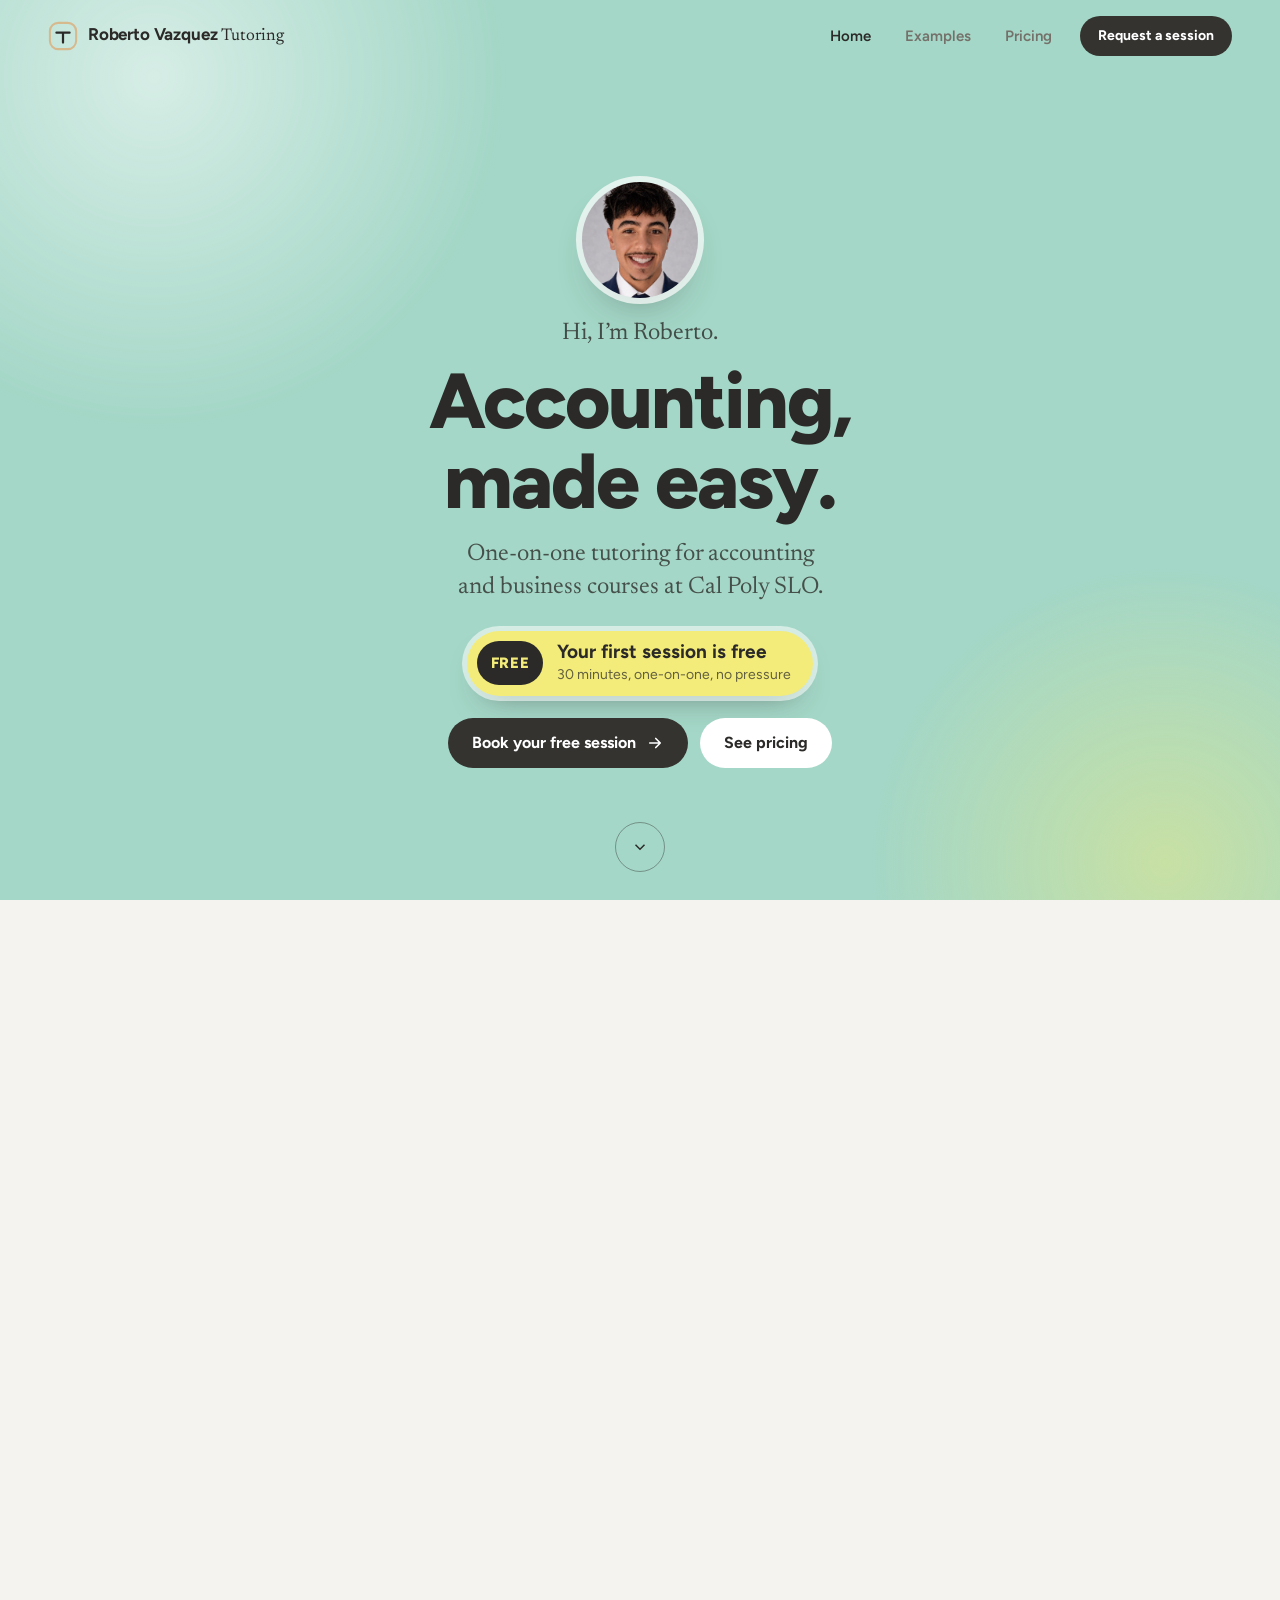
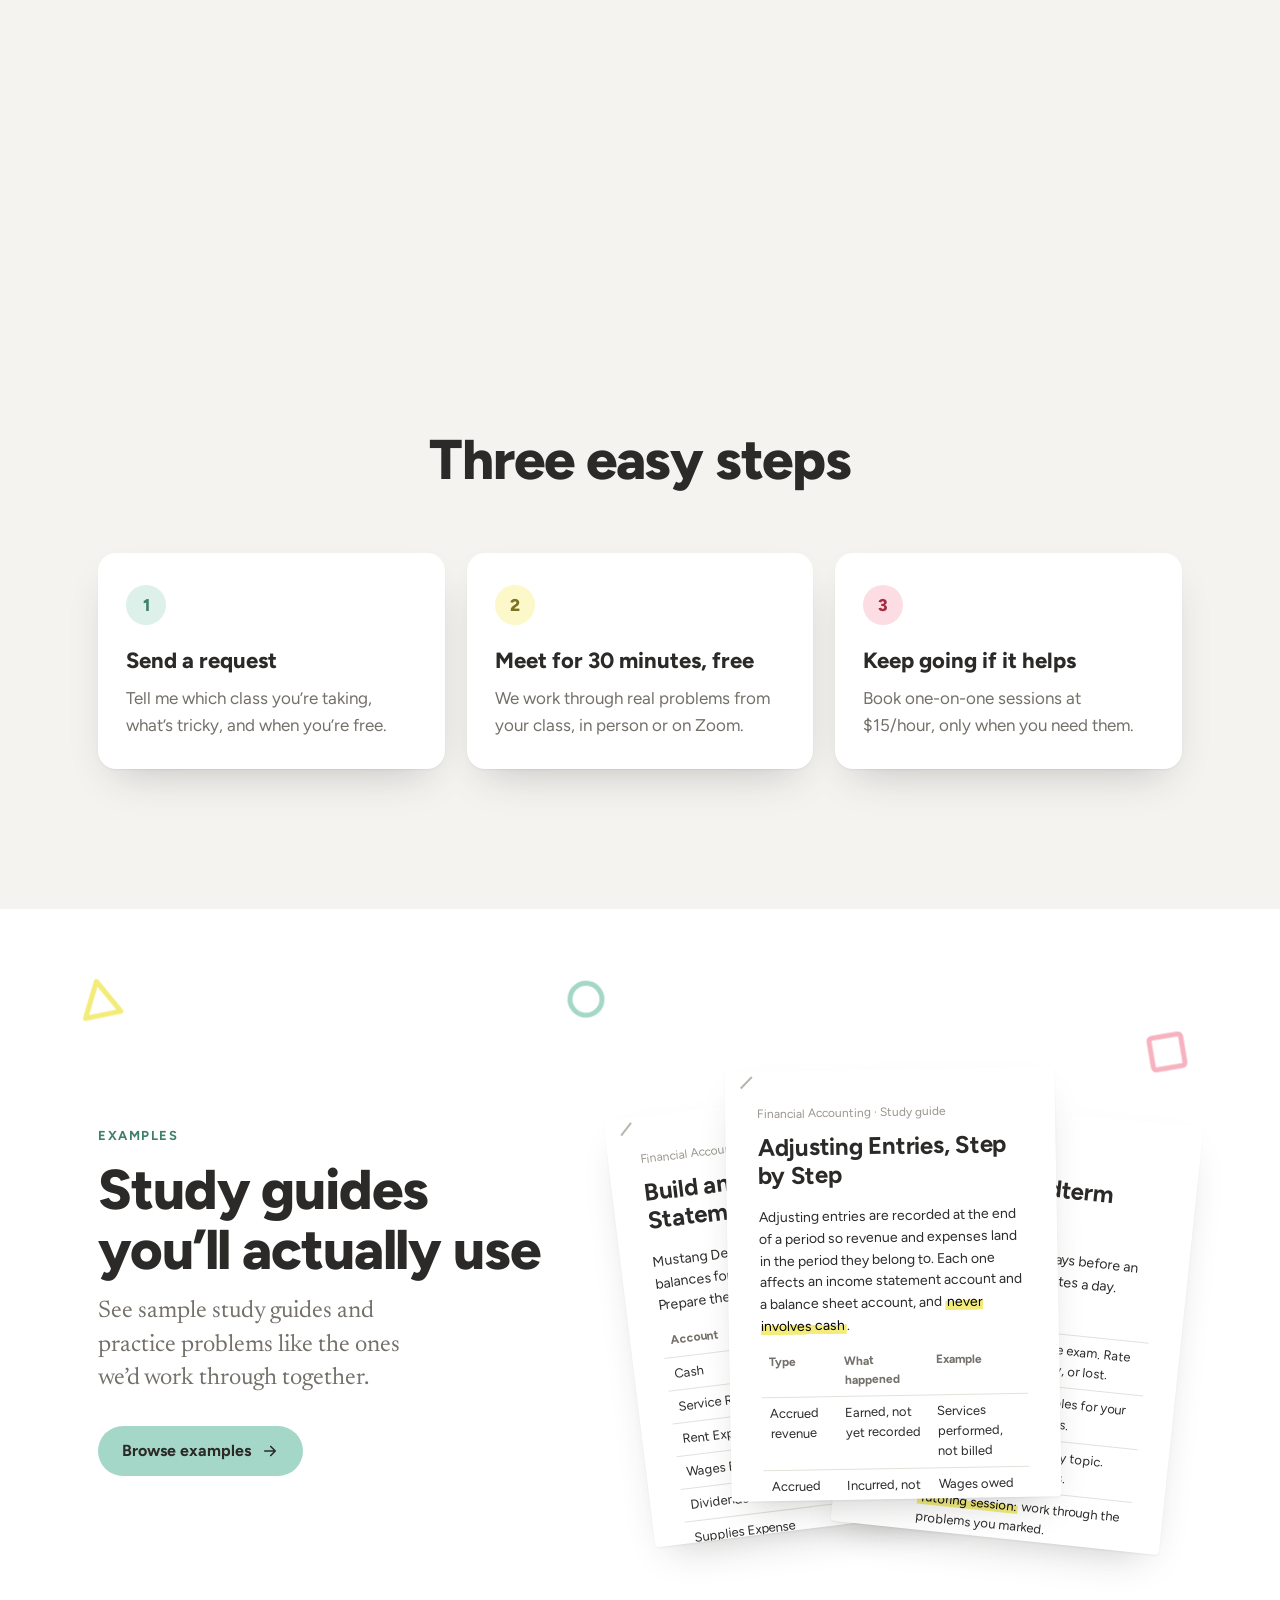
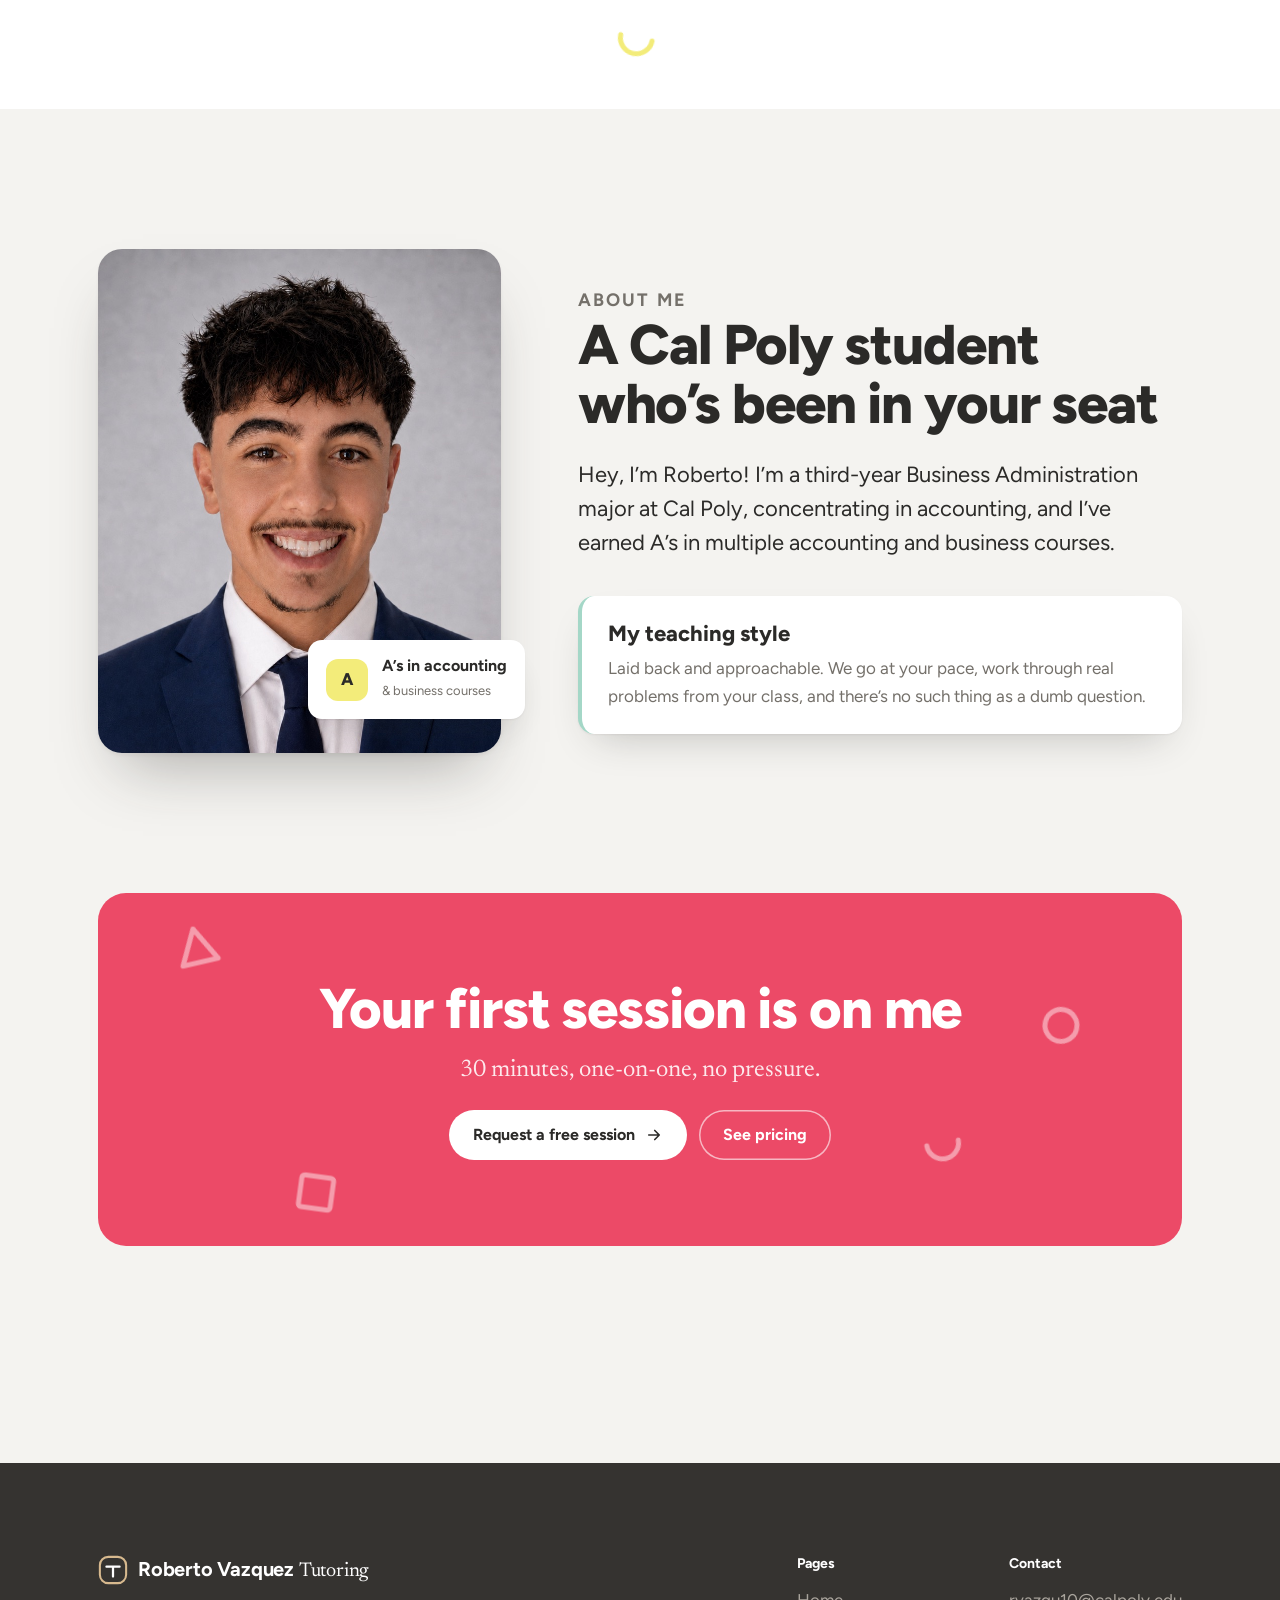
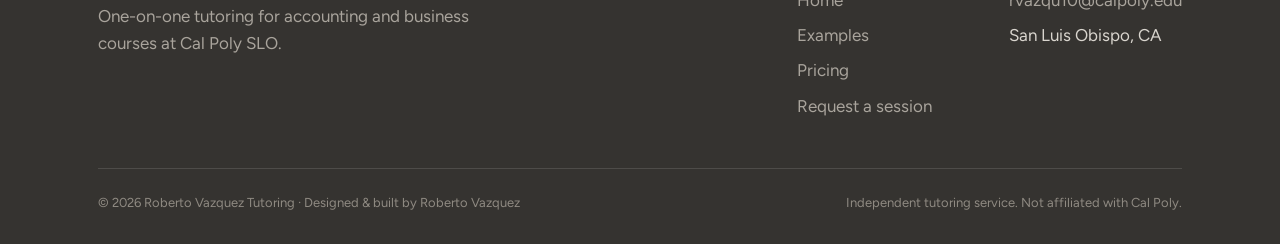
==== index.html @ 589a1c54 "Refine home page copy, free-session badge, and about section - Headline: Accounting, made easy - Pro" ====
<!doctype html>
<html lang="en">
<head>
  <meta charset="utf-8">
  <meta name="viewport" content="width=device-width, initial-scale=1, viewport-fit=cover">
  <title>Roberto Vazquez Tutoring · Accounting tutoring at Cal Poly SLO</title>
  <meta name="description" content="One-on-one tutoring for accounting and business courses at Cal Poly SLO. Your first 30-minute session is free, then $15/hour.">
  <meta name="theme-color" content="#F4F3F0">
  <link rel="icon" href="assets/favicon.svg" type="image/svg+xml">
  <link rel="apple-touch-icon" href="assets/headshot-sm.jpg">
  <meta property="og:type" content="website">
  <meta property="og:title" content="Roberto Vazquez Tutoring · Accounting tutoring at Cal Poly SLO">
  <meta property="og:description" content="One-on-one tutoring for accounting and business courses at Cal Poly SLO. Your first 30-minute session is free, then $15/hour.">
  <meta property="og:image" content="assets/headshot.jpg">
  <link rel="preconnect" href="https://fonts.googleapis.com">
  <link rel="preconnect" href="https://fonts.gstatic.com" crossorigin>
  <link href="https://fonts.googleapis.com/css2?family=Figtree:wght@400;500;600;700;800&family=IBM+Plex+Mono:wght@400;500&family=Newsreader:ital,opsz,wght@0,6..72,400;1,6..72,400&display=swap" rel="stylesheet">
  <link rel="stylesheet" href="css/styles.css?v=3">
  <script>try{if(sessionStorage.getItem("rv-seen")||matchMedia("(prefers-reduced-motion: reduce)").matches)document.documentElement.classList.add("no-loader")}catch(e){document.documentElement.classList.add("no-loader")}</script>
  <script src="js/config.js?v=3"></script>
  <link rel="preload" as="image" href="assets/headshot-sm.jpg">
</head><body>
  <a class="skip" href="#main">Skip to content</a>
  <div class="loader" aria-hidden="true">
    <svg viewBox="0 0 300 80"><path class="l1" pathLength="1" d="M8 70 H292"/><path class="l2" pathLength="1" d="M136 70 C135 52, 138 30, 134 10"/></svg>
  </div>
  <header class="nav">
    <div class="nav-inner">
      <a class="brand" href="index.html"><svg class="brand-mark" viewBox="0 0 32 32" aria-hidden="true"><rect x="2" y="2" width="28" height="28" rx="9" fill="none" stroke="#D7B98E" stroke-width="2.2"/><path d="M9 12.5h14M16 12.5v10.5" fill="none" stroke="currentColor" stroke-width="2.4" stroke-linecap="round"/></svg><span>Roberto Vazquez <span class="serif">Tutoring</span></span></a>
      <button class="menu-btn" aria-expanded="false" aria-controls="nav-links" aria-label="Open menu"><span></span><span></span><span></span></button>
      <ul class="nav-links" id="nav-links">
        <li><a href="index.html" aria-current="page">Home</a></li>
        <li><a href="examples.html">Examples</a></li>
        <li><a href="pricing.html">Pricing</a></li>
        <li><a class="btn btn-sm" href="request.html">Request a session</a></li>
      </ul>
    </div>
  </header>
  <main id="main">
    <section class="scene" aria-label="Welcome">
      <div class="stage">
        <div class="side side-l" aria-hidden="true">
<article class="doc">
  <p class="doc-meta">Financial Accounting · Study guide</p>
  <h3>Journal Entries Cheat Sheet</h3>
  <h4>Debit and credit rules</h4>
  <table><thead><tr><th>Account type</th><th>Increase</th><th>Decrease</th><th>Normal balance</th></tr></thead><tbody>
    <tr><td>Assets</td><td>Debit</td><td>Credit</td><td>Debit</td></tr>
    <tr><td>Liabilities</td><td>Credit</td><td>Debit</td><td>Credit</td></tr>
    <tr><td>Equity</td><td>Credit</td><td>Debit</td><td>Credit</td></tr>
    <tr><td>Revenue</td><td>Credit</td><td>Debit</td><td>Credit</td></tr>
    <tr><td>Expenses</td><td>Debit</td><td>Credit</td><td>Debit</td></tr>
    <tr><td>Dividends</td><td>Debit</td><td>Credit</td><td>Debit</td></tr>
  </tbody></table>
  <h4>Three questions for every transaction</h4>
  <ol>
    <li>Which accounts changed?</li>
    <li>Did each one go up or down?</li>
    <li>Using the rules above, is that a debit or a credit? <mark>Total debits must equal total credits.</mark></li>
  </ol>
  <h4>Examples</h4>
  <p>1. Bought $2,000 of supplies on account.</p>
  <table class="je"><thead><tr><th>Account</th><th class="num">Debit</th><th class="num">Credit</th></tr></thead><tbody><tr><td>Supplies</td><td class="num">2,000</td><td class="num"></td></tr><tr class="cr"><td>Accounts Payable</td><td class="num"></td><td class="num">2,000</td></tr></tbody></table>
  <p>2. Performed services for $1,500 cash.</p>
  <table class="je"><thead><tr><th>Account</th><th class="num">Debit</th><th class="num">Credit</th></tr></thead><tbody><tr><td>Cash</td><td class="num">1,500</td><td class="num"></td></tr><tr class="cr"><td>Service Revenue</td><td class="num"></td><td class="num">1,500</td></tr></tbody></table>
  <p>3. Paid $800 of the amount owed to the supplier.</p>
  <table class="je"><thead><tr><th>Account</th><th class="num">Debit</th><th class="num">Credit</th></tr></thead><tbody><tr><td>Accounts Payable</td><td class="num">800</td><td class="num"></td></tr><tr class="cr"><td>Cash</td><td class="num"></td><td class="num">800</td></tr></tbody></table>
  <p class="note">Tip: debits are listed first, and credits are indented below them. If an entry doesn’t balance, re-check question 2.</p>
</article></div>
        <div class="side side-r" aria-hidden="true">
<article class="doc">
  <p class="doc-meta">Intermediate Accounting · Practice problem</p>
  <h3>FIFO vs. LIFO Inventory</h3>
  <p>A company uses a periodic inventory system, and prices rose during the year. Find cost of goods sold (COGS) and ending inventory under FIFO and LIFO.</p>
  <table><thead><tr><th></th><th class="num">Units</th><th class="num">Cost</th><th class="num">Total</th></tr></thead><tbody>
    <tr><td>Beginning inventory</td><td class="num">100</td><td class="num">$10</td><td class="num">$1,000</td></tr>
    <tr><td>Purchase</td><td class="num">200</td><td class="num">$12</td><td class="num">2,400</td></tr>
    <tr class="total"><td>Goods available</td><td class="num">300</td><td></td><td class="num">$3,400</td></tr>
  </tbody></table>
  <p>Units sold: <strong>250</strong> · Units left: <strong>50</strong></p>
  <h4>Solution</h4>
  <table><thead><tr><th>Method</th><th class="num">COGS</th><th class="num">Ending inventory</th></tr></thead><tbody>
    <tr><td>FIFO</td><td class="num">$2,800</td><td class="num">$600</td></tr>
    <tr><td>LIFO</td><td class="num">$2,900</td><td class="num">$500</td></tr>
  </tbody></table>
  <p><strong>FIFO</strong> (first in, first out): sold 100 × $10 + 150 × $12 = $2,800. Left: 50 × $12 = $600.</p>
  <p><strong>LIFO</strong> (last in, first out): sold 200 × $12 + 50 × $10 = $2,900. Left: 50 × $10 = $500.</p>
  <p class="note">Check: COGS + ending inventory = $3,400 under both methods. With rising prices, FIFO gives lower COGS and higher net income. LIFO is allowed under U.S. GAAP but not under IFRS.</p>
</article></div>
        <div class="side side-t" aria-hidden="true"><div class="ticket ticket-big"><div class="ticket-icon">$0</div><div><strong>First session free</strong><span>30 minutes, one-on-one</span></div></div></div>
        <div class="side side-q" aria-hidden="true"><div class="ticket"><div class="ticket-icon" style="background:var(--mint)">1:1</div><div><strong>$<span data-config-rate>15</span> / hour</strong><span>after your trial</span></div></div></div>

        <div class="panel">
          <div class="panel-bg" aria-hidden="true"><span class="b1"></span><span class="b2"></span></div>
          <div class="panel-content">
            <div class="avatar"><img src="assets/headshot-sm.jpg" width="400" height="400" alt="Roberto Vazquez, smiling"></div>
            <p class="hello">Hi, I’m Roberto.</p>
            <h1 class="h1">Accounting, made easy.</h1>
            <p class="sub">One-on-one tutoring for accounting and business courses at Cal Poly SLO.</p>
            <a class="free-badge" href="request.html"><span class="free-badge-tag">Free</span><span><strong>Your first session is free</strong><small>30 minutes, one-on-one, no pressure</small></span></a>
            <div class="hero-actions">
              <a class="btn" href="request.html">Book your free session <svg viewBox="0 0 24 24" aria-hidden="true"><path d="M5 12h14M13 6l6 6-6 6"/></svg></a>
              <a class="btn btn-white" href="pricing.html">See pricing</a>
            </div>
          </div>
          <a class="scroll-down" href="#how" aria-label="Scroll to how it works"><svg viewBox="0 0 24 24" aria-hidden="true"><path d="M6 9l6 6 6-6"/></svg></a>
        </div>
      </div>
    </section>

    <section class="section" id="how">
      <div class="wrap">
        <div class="section-head center">
          <h2 class="h2 reveal">Three easy steps</h2>
        </div>
        <ol class="steps">
          <li class="step reveal"><div class="step-n">1</div><h3 class="h3">Send a request</h3><p>Tell me which class you’re taking, what’s tricky, and when you’re free.</p></li>
          <li class="step reveal" style="--d:100ms"><div class="step-n">2</div><h3 class="h3">Meet for 30 minutes, free</h3><p>We work through real problems from your class, in person or on Zoom.</p></li>
          <li class="step reveal" style="--d:200ms"><div class="step-n">3</div><h3 class="h3">Keep going if it helps</h3><p>Book one-on-one sessions at $<span data-config-rate>15</span>/hour, only when you need them.</p></li>
        </ol>
      </div>
    </section>

    <section class="section teaser">
      <div class="shapes">
        <span class="shape " style="left:6%;top:12%" data-float="0.12" aria-hidden="true"><svg viewBox="0 0 46 46"><path d="M23 5 L41 39 H5 Z"/></svg></span>
        <span class="shape mint" style="left:44%;top:6%" data-float="-0.08" aria-hidden="true"><svg viewBox="0 0 46 46"><circle cx="23" cy="23" r="16"/></svg></span>
        <span class="shape coral" style="right:7%;top:18%" data-float="0.1" aria-hidden="true"><svg viewBox="0 0 46 46"><rect x="7" y="7" width="32" height="32" rx="3"/></svg></span>
        <span class="shape " style="left:48%;bottom:10%" data-float="-0.12" aria-hidden="true"><svg viewBox="0 0 46 46"><path d="M7 26 A16 16 0 0 0 39 26"/></svg></span>
      </div>
      <div class="wrap teaser-grid">
        <div>
          <p class="eyebrow reveal">Examples</p>
          <h2 class="h2 reveal" style="--d:80ms">Study guides you’ll actually use</h2>
          <p class="sub reveal" style="--d:160ms">See sample study guides and practice problems like the ones we’d work through together.</p>
          <p class="reveal" style="--d:240ms;margin-top:30px"><a class="btn btn-mint" href="examples.html">Browse examples <svg viewBox="0 0 24 24" aria-hidden="true"><path d="M5 12h14M13 6l6 6-6 6"/></svg></a></p>
        </div>
        <a class="fan reveal" href="examples.html" aria-label="Browse example study guides" style="--d:120ms">
          
<article class="doc">
  <p class="doc-meta">Financial Accounting · Practice problem</p>
  <h3>Build an Income Statement</h3>
  <p>Mustang Design Co. has these adjusted balances for the year ended December 31. Prepare the income statement.</p>
  <table><thead><tr><th>Account</th><th class="num">Balance</th></tr></thead><tbody>
    <tr><td>Cash</td><td class="num">8,200</td></tr>
    <tr><td>Service Revenue</td><td class="num">12,000</td></tr>
    <tr><td>Rent Expense</td><td class="num">2,400</td></tr>
    <tr><td>Wages Expense</td><td class="num">3,600</td></tr>
    <tr><td>Dividends</td><td class="num">1,000</td></tr>
    <tr><td>Supplies Expense</td><td class="num">600</td></tr>
    <tr><td>Accounts Payable</td><td class="num">1,300</td></tr>
    <tr><td>Depreciation Expense</td><td class="num">900</td></tr>
  </tbody></table>
  <h4>Solution</h4>
  <p><strong>Mustang Design Co.</strong><br>Income Statement · For the Year Ended December 31</p>
  <table><tbody>
    <tr><td>Service revenue</td><td class="num"></td><td class="num">$12,000</td></tr>
    <tr><td><em>Expenses</em></td><td></td><td></td></tr>
    <tr><td>&nbsp;&nbsp;Wages expense</td><td class="num">$3,600</td><td></td></tr>
    <tr><td>&nbsp;&nbsp;Rent expense</td><td class="num">2,400</td><td></td></tr>
    <tr><td>&nbsp;&nbsp;Depreciation expense</td><td class="num">900</td><td></td></tr>
    <tr><td>&nbsp;&nbsp;Supplies expense</td><td class="num">600</td><td></td></tr>
    <tr><td>Total expenses</td><td></td><td class="num">7,500</td></tr>
    <tr class="total"><td>Net income</td><td></td><td class="num">$4,500</td></tr>
  </tbody></table>
  <p class="note">Watch out: Cash and Accounts Payable belong on the balance sheet, and Dividends go on the statement of retained earnings. None of them affect net income.</p>
</article>
          
<article class="doc">
  <p class="doc-meta">Financial Accounting · Study guide</p>
  <h3>Adjusting Entries, Step by Step</h3>
  <p>Adjusting entries are recorded at the end of a period so revenue and expenses land in the period they belong to. Each one affects an income statement account and a balance sheet account, and <mark>never involves cash</mark>.</p>
  <table><thead><tr><th>Type</th><th>What happened</th><th>Example</th></tr></thead><tbody>
    <tr><td>Accrued revenue</td><td>Earned, not yet recorded</td><td>Services performed, not billed</td></tr>
    <tr><td>Accrued expense</td><td>Incurred, not yet paid</td><td>Wages owed to employees</td></tr>
    <tr><td>Deferred revenue</td><td>Cash received before it’s earned</td><td>Customer prepays a contract</td></tr>
    <tr><td>Prepaid expense</td><td>Cash paid before it’s used</td><td>Insurance paid in advance</td></tr>
  </tbody></table>
  <h4>Worked examples · December 31</h4>
  <p>1. Employees earned $800 of wages that will be paid in January.</p>
  <table class="je"><thead><tr><th>Account</th><th class="num">Debit</th><th class="num">Credit</th></tr></thead><tbody><tr><td>Wages Expense</td><td class="num">800</td><td class="num"></td></tr><tr class="cr"><td>Wages Payable</td><td class="num"></td><td class="num">800</td></tr></tbody></table>
  <p>2. On October 1, a customer paid $1,200 for 12 months of service. <br>$1,200 ÷ 12 × 3 months = $300 earned.</p>
  <table class="je"><thead><tr><th>Account</th><th class="num">Debit</th><th class="num">Credit</th></tr></thead><tbody><tr><td>Unearned Revenue</td><td class="num">300</td><td class="num"></td></tr><tr class="cr"><td>Service Revenue</td><td class="num"></td><td class="num">300</td></tr></tbody></table>
  <p>3. On December 1, the company paid $2,400 for a 12-month insurance policy. <br>$2,400 ÷ 12 × 1 month = $200 used.</p>
  <table class="je"><thead><tr><th>Account</th><th class="num">Debit</th><th class="num">Credit</th></tr></thead><tbody><tr><td>Insurance Expense</td><td class="num">200</td><td class="num"></td></tr><tr class="cr"><td>Prepaid Insurance</td><td class="num"></td><td class="num">200</td></tr></tbody></table>
  <p>4. Equipment cost $10,000, has a $1,000 salvage value and a 5-year life (straight-line). <br>($10,000 − $1,000) ÷ 5 = $1,800 per year.</p>
  <table class="je"><thead><tr><th>Account</th><th class="num">Debit</th><th class="num">Credit</th></tr></thead><tbody><tr><td>Depreciation Expense</td><td class="num">1,800</td><td class="num"></td></tr><tr class="cr"><td>Accumulated Depreciation</td><td class="num"></td><td class="num">1,800</td></tr></tbody></table>
  <p class="note">Check: accumulated depreciation is a contra-asset. It has a credit balance and reduces equipment on the balance sheet.</p>
</article>
          
<article class="doc">
  <p class="doc-meta">Any course · Study plan</p>
  <h3>Two-Week Midterm Study Plan</h3>
  <p>A realistic plan for the 14 days before an exam, at about 60–90 minutes a day.</p>
  <table><thead><tr><th>Days</th><th>Focus</th></tr></thead><tbody>
    <tr><td>1–2</td><td>List every topic on the exam. Rate each one: got it, shaky, or lost.</td></tr>
    <tr><td>3–5</td><td>Re-work lecture examples for your “shaky” and “lost” topics.</td></tr>
    <tr><td>6–8</td><td>Do practice problems by topic. Mark every one you miss.</td></tr>
    <tr><td>9</td><td><mark>Tutoring session:</mark> work through the problems you marked.</td></tr>
    <tr><td>10–11</td><td>Mixed practice without notes, so you learn to recognize each topic.</td></tr>
    <tr><td>12</td><td>Take a full practice exam under a timer.</td></tr>
    <tr><td>13</td><td>Review every mistake and make a one-page summary sheet.</td></tr>
    <tr><td>14</td><td>Light review of your summary sheet. Get a full night’s sleep.</td></tr>
  </tbody></table>
  <h4>What to bring to a session</h4>
  <ul>
    <li>The syllabus or exam topic list</li>
    <li>Homework or practice problems you got wrong</li>
    <li>Any practice exams your professor has shared</li>
  </ul>
  <p class="note">Tip: studying accounting is mostly doing problems, not re-reading. If you can’t solve it without notes, you’re not done with that topic.</p>
</article>
        </a>
      </div>
    </section>

    <section class="section">
      <div class="wrap about-grid">
        <div class="about-photo reveal">
          <div class="frame"><img src="assets/headshot.jpg" width="1000" height="1000" alt="Roberto Vazquez in a navy suit" loading="lazy"></div>
          <div class="ticket"><div class="ticket-icon">A</div><div><strong>A’s in accounting</strong><span>&amp; business courses</span></div></div>
        </div>
        <div class="about-body">
          <p class="eyebrow reveal">About me</p>
          <h2 class="h2 reveal" style="--d:80ms">A Cal Poly student who’s been in your seat</h2>
          <p class="pitch reveal" style="--d:140ms">Hey, I’m Roberto! I’m a third-year Business Administration major at Cal Poly, concentrating in accounting, and I’ve earned A’s in multiple accounting and business courses.</p>
          <div class="style-note reveal" style="--d:220ms">
            <h3 class="h3">My teaching style</h3>
            <p>Laid back and approachable. We go at your pace, work through real problems from your class, and there’s no such thing as a dumb question.</p>
          </div>
        </div>
      </div>
    </section>

    <section class="section" style="padding-top:0">
      <div class="wrap">
        <div class="band reveal">
          <div class="shapes">
            <span class="shape " style="left:7%;top:18%" data-float="0.1" aria-hidden="true"><svg viewBox="0 0 46 46"><path d="M23 5 L41 39 H5 Z"/></svg></span>
            <span class="shape " style="right:9%;top:22%" data-float="-0.1" aria-hidden="true"><svg viewBox="0 0 46 46"><circle cx="23" cy="23" r="16"/></svg></span>
            <span class="shape " style="left:18%;bottom:14%" data-float="-0.06" aria-hidden="true"><svg viewBox="0 0 46 46"><rect x="7" y="7" width="32" height="32" rx="3"/></svg></span>
            <span class="shape " style="right:20%;bottom:16%" data-float="0.08" aria-hidden="true"><svg viewBox="0 0 46 46"><path d="M7 26 A16 16 0 0 0 39 26"/></svg></span>
          </div>
          <h2 class="h2">Your first session is on me</h2>
          <p class="sub">30 minutes, one-on-one, no pressure.</p>
          <div class="hero-actions">
            <a class="btn btn-white" href="request.html">Request a free session <svg viewBox="0 0 24 24" aria-hidden="true"><path d="M5 12h14M13 6l6 6-6 6"/></svg></a>
            <a class="btn btn-ghost" href="pricing.html">See pricing</a>
          </div>
        </div>
      </div>
    </section>
  </main>

  <footer class="footer">
    <div class="wrap">
      <div class="footer-top">
        <div>
          <a class="brand" href="index.html"><svg class="brand-mark" viewBox="0 0 32 32" aria-hidden="true"><rect x="2" y="2" width="28" height="28" rx="9" fill="none" stroke="#D7B98E" stroke-width="2.2"/><path d="M9 12.5h14M16 12.5v10.5" fill="none" stroke="currentColor" stroke-width="2.4" stroke-linecap="round"/></svg><span>Roberto Vazquez <span class="serif">Tutoring</span></span></a>
          <p>One-on-one tutoring for accounting and business courses at Cal Poly SLO.</p>
        </div>
        <div class="footer-links">
          <div>
            <h4>Pages</h4>
            <ul>
              <li><a href="index.html">Home</a></li>
              <li><a href="examples.html">Examples</a></li>
              <li><a href="pricing.html">Pricing</a></li>
              <li><a href="request.html">Request a session</a></li>
            </ul>
          </div>
          <div>
            <h4>Contact</h4>
            <ul>
              <li><a data-config-email href="mailto:rvazqu10@calpoly.edu">rvazqu10@calpoly.edu</a></li>
              <li>San Luis Obispo, CA</li>
              <li class="gh-link" hidden><a data-config-github href="#">Site code on GitHub</a></li>
            </ul>
          </div>
        </div>
      </div>
      <div class="footer-legal">
        <span>© <span data-year>2026</span> Roberto Vazquez Tutoring · Designed &amp; built by Roberto Vazquez</span>
        <span>Independent tutoring service. Not affiliated with Cal Poly.</span>
      </div>
    </div>
  </footer>
  <script src="js/main.js?v=3"></script>
</body>
</html>
---- css/styles.css ----
/* ==========================================================================
   Roberto Vazquez Tutoring — warm, calm, paper-first
   ========================================================================== */
:root {
  --charcoal: #353330;
  --ink: #2B2A28;
  --muted: #74706A;
  --line: #E4E1DB;
  --paper: #F4F3F0;
  --white: #FFFFFF;
  --mint: #A4D7C7;
  --mint-soft: #DDF0E9;
  --mint-deep: #3F7F6C;
  --coral: #EC4A67;
  --sun: #F3EC7A;
  --tan: #D7B98E;
  --danger: #C0392B;

  --f-sans: "Figtree", "Avenir Next", "Avenir", system-ui, sans-serif;
  --f-serif: "Newsreader", "Iowan Old Style", Georgia, serif;
  --f-mono: "IBM Plex Mono", ui-monospace, Menlo, monospace;

  --wrap: 1180px;
  --gutter: clamp(20px, 4vw, 48px);
  --radius: 18px;
  --shadow-paper: 0 1px 2px rgba(43,42,40,.06), 0 18px 40px -18px rgba(43,42,40,.28);
  --shadow-lift: 0 2px 4px rgba(43,42,40,.06), 0 34px 60px -24px rgba(43,42,40,.36);
  --ease: cubic-bezier(.22, .8, .2, 1);
}

@view-transition { navigation: auto; }
::view-transition-old(root), ::view-transition-new(root) { animation-duration: .35s; }

*, *::before, *::after { box-sizing: border-box; }
html { -webkit-text-size-adjust: 100%; overflow-x: clip; }
body {
  margin: 0; background: var(--paper); color: var(--ink);
  font-family: var(--f-sans); font-size: 17px; line-height: 1.6;
  -webkit-font-smoothing: antialiased; overflow-x: clip;
}
img { max-width: 100%; display: block; }
a { color: inherit; }
button { font: inherit; color: inherit; }
[hidden] { display: none !important; }
::selection { background: var(--sun); color: var(--ink); }
:focus-visible { outline: 2.5px solid var(--mint-deep); outline-offset: 3px; border-radius: 6px; }

.skip { position: fixed; left: 12px; top: -60px; z-index: 300; background: var(--charcoal); color: #fff; padding: 10px 14px; border-radius: 8px; }
.skip:focus { top: 12px; }
.wrap { max-width: var(--wrap); margin: 0 auto; padding: 0 var(--gutter); }
.serif { font-family: var(--f-serif); font-weight: 400; }
.eyebrow { font-size: 13px; font-weight: 700; letter-spacing: .12em; text-transform: uppercase; color: var(--mint-deep); margin: 0 0 14px; }
.h1 { text-wrap: balance; font-size: clamp(42px, 6.4vw, 78px); line-height: 1.02; font-weight: 800; letter-spacing: -.025em; margin: 0; }
.h2 { text-wrap: balance; font-size: clamp(34px, 4.6vw, 56px); line-height: 1.06; font-weight: 800; letter-spacing: -.02em; margin: 0; }
.h3 { font-size: 22px; line-height: 1.25; font-weight: 750; margin: 0; }
.sub { text-wrap: balance; font-family: var(--f-serif); font-size: clamp(19px, 2vw, 24px); line-height: 1.4; color: var(--muted); margin: 16px 0 0; }
.center { text-align: center; }
.center .sub { margin-left: auto; margin-right: auto; max-width: 34ch; }

/* ---------- Buttons ---------- */
.btn {
  display: inline-flex; align-items: center; justify-content: center; gap: 10px;
  min-height: 50px; padding: 0 24px; border-radius: 999px; border: 0;
  font-weight: 700; font-size: 16px; text-decoration: none; cursor: pointer;
  background: var(--charcoal); color: #fff;
  transition: transform .35s var(--ease), box-shadow .35s var(--ease), background-color .25s;
}
.btn:hover { transform: translateY(-2px); box-shadow: 0 14px 26px -14px rgba(43,42,40,.55); }
.btn:active { transform: translateY(0); }
.btn svg { width: 18px; height: 18px; fill: none; stroke: currentColor; stroke-width: 2.2; stroke-linecap: round; stroke-linejoin: round; transition: transform .35s var(--ease); }
.btn:hover svg { transform: translateX(3px); }
.btn-mint { background: var(--mint); color: var(--ink); }
.btn-mint:hover { background: #95CFBD; }
.btn-white { background: #fff; color: var(--ink); }
.btn-ghost { background: transparent; color: var(--ink); box-shadow: inset 0 0 0 1.5px rgba(43,42,40,.25); }
.btn-ghost:hover { box-shadow: inset 0 0 0 1.5px var(--ink); }
.btn-sm { min-height: 40px; padding: 0 18px; font-size: 14px; }
.btn[disabled] { opacity: .6; cursor: progress; transform: none; }
.link { font-weight: 700; color: var(--mint-deep); text-decoration: underline; text-decoration-thickness: 1.5px; text-underline-offset: 4px; }
.link:hover { color: var(--ink); }

/* ---------- Loader (first visit only) ---------- */
.loader { position: fixed; inset: 0; z-index: 250; background: var(--charcoal); display: grid; place-items: center; transition: opacity .6s var(--ease), visibility .6s; }
.loader svg { width: 300px; max-width: 70vw; overflow: visible; }
.loader path { fill: none; stroke: var(--tan); stroke-width: 3; stroke-linecap: round; stroke-dasharray: 1; stroke-dashoffset: 1; }
.loader .l1 { animation: draw .7s .1s var(--ease) forwards; }
.loader .l2 { animation: draw .45s .65s var(--ease) forwards; }
.loader.is-done { opacity: 0; visibility: hidden; }
@keyframes draw { to { stroke-dashoffset: 0; } }
html.no-loader .loader { display: none; }

/* ---------- Nav ---------- */
.nav { position: fixed; inset: 0 0 auto; z-index: 100; transition: background-color .35s, box-shadow .35s; }
.nav.is-scrolled { background: rgba(244,243,240,.86); -webkit-backdrop-filter: blur(14px); backdrop-filter: blur(14px); box-shadow: 0 1px 0 var(--line); }
.nav-inner { display: flex; align-items: center; justify-content: space-between; height: 72px; max-width: 1320px; margin: 0 auto; padding: 0 var(--gutter); }
.brand { display: inline-flex; align-items: center; gap: 10px; text-decoration: none; font-weight: 700; font-size: 17px; letter-spacing: -.01em; }
.brand-mark { width: 30px; height: 30px; }
.nav-links { display: flex; align-items: center; gap: 6px; list-style: none; margin: 0; padding: 0; }
.nav-links a:not(.btn) { display: block; padding: 8px 14px; border-radius: 999px; text-decoration: none; font-size: 15px; font-weight: 600; color: var(--muted); transition: color .2s, background-color .2s; }
.nav-links a:not(.btn):hover { color: var(--ink); background: rgba(43,42,40,.05); }
.nav-links a:not(.btn)[aria-current="page"] { color: var(--ink); }
.nav-links .btn { margin-left: 8px; }
.menu-btn { display: none; width: 44px; height: 44px; border: 0; border-radius: 12px; background: transparent; cursor: pointer; place-content: center; gap: 5px; }
.menu-btn span { display: block; width: 22px; height: 2px; border-radius: 2px; background: var(--ink); transition: transform .3s var(--ease), opacity .2s; }
.menu-open .menu-btn span:nth-child(1) { transform: translateY(7px) rotate(45deg); }
.menu-open .menu-btn span:nth-child(2) { opacity: 0; }
.menu-open .menu-btn span:nth-child(3) { transform: translateY(-7px) rotate(-45deg); }

/* ---------- Reveal ---------- */
.reveal { opacity: 0; transform: translateY(22px); transition: opacity .8s var(--ease), transform .8s var(--ease); transition-delay: var(--d, 0ms); }
.reveal.in { opacity: 1; transform: none; }

/* ---------- Paper documents (study guides) ---------- */
.doc {
  background: var(--white); color: var(--ink);
  padding: 34px 32px 40px; border-radius: 4px;
  box-shadow: var(--shadow-paper);
  font-size: 14px; line-height: 1.55; position: relative;
}
.doc::before { content: ""; position: absolute; left: 16px; top: 16px; width: 16px; height: 1.5px; background: #B9B5AE; transform: rotate(-45deg); transform-origin: left; }
.doc-meta { font-size: 12px; color: #9A958D; margin: 0 0 2px; }
.doc h3 { font-size: 24px; line-height: 1.2; font-weight: 700; margin: 0 0 16px; letter-spacing: -.01em; }
.doc h4 { font-size: 13px; font-weight: 700; letter-spacing: .06em; text-transform: uppercase; color: var(--mint-deep); margin: 22px 0 8px; }
.doc p { margin: 0 0 10px; }
.doc ul, .doc ol { margin: 0 0 10px; padding-left: 20px; }
.doc li { margin-bottom: 4px; }
.doc table { width: 100%; border-collapse: collapse; margin: 6px 0 12px; font-size: 13px; }
.doc th, .doc td { text-align: left; padding: 6px 8px; border-bottom: 1px solid var(--line); vertical-align: top; }
.doc th { font-weight: 700; color: var(--muted); font-size: 12px; }
.doc td.num, .doc th.num { text-align: right; font-family: var(--f-mono); font-size: 12.5px; white-space: nowrap; }
.doc tr.total td { border-top: 1.5px solid var(--ink); border-bottom: 3px double var(--ink); font-weight: 700; }
.doc .je td:first-child { width: 58%; }
.doc .je .cr td:first-child { padding-left: 28px; }
.doc mark { background: linear-gradient(transparent 45%, var(--sun) 45%); padding: 0 2px; }
.doc .note { background: var(--mint-soft); border-radius: 8px; padding: 10px 12px; font-size: 13px; }
.doc .tag { display: inline-block; font-size: 11px; font-weight: 700; letter-spacing: .06em; text-transform: uppercase; padding: 3px 8px; border-radius: 999px; background: var(--paper); color: var(--muted); margin-bottom: 10px; }
.doc .lines { display: grid; gap: 9px; margin-top: 18px; }
.doc .lines span { height: 7px; border-radius: 4px; background: #ECEAE5; }

/* ---------- Home: hero scene ---------- */
.scene { position: relative; height: 210vh; }
.stage { position: sticky; top: 0; height: 100vh; overflow: hidden; }
.panel {
  position: absolute; inset: 0; z-index: 2;
  background: var(--mint);
  clip-path: inset(var(--it, 0px) var(--ix, 0px) var(--ib, 0px) var(--ix, 0px) round var(--r, 0px));
  display: grid; place-items: center; text-align: center;
  will-change: clip-path;
}
.panel-bg { position: absolute; inset: 0; pointer-events: none; overflow: hidden; }
.panel-bg span { position: absolute; border-radius: 50%; filter: blur(0.5px); }
.panel-bg .b1 { width: 60vmax; height: 60vmax; left: -18vmax; top: -24vmax; background: radial-gradient(circle, rgba(255,255,255,.55), transparent 65%); }
.panel-bg .b2 { width: 50vmax; height: 50vmax; right: -16vmax; bottom: -22vmax; background: radial-gradient(circle, rgba(243,236,122,.45), transparent 65%); }
.panel-content { position: relative; padding: 90px 24px 40px; transform: scale(var(--s, 1)); transition: none; max-width: 760px; }
.avatar { width: 116px; height: 116px; margin: 0 auto 16px; border-radius: 50%; overflow: hidden; box-shadow: 0 0 0 6px rgba(255,255,255,.7), 0 20px 40px -18px rgba(43,42,40,.45); background: #ddd; }
.avatar img { width: 100%; height: 100%; object-fit: cover; object-position: 50% 30%; transform: scale(1.35); transform-origin: 50% 35%; }
.hello { font-family: var(--f-serif); font-size: clamp(20px, 2vw, 24px); margin: 0 0 10px; color: rgba(43,42,40,.8); }
.panel .h1 { max-width: 13ch; margin: 0 auto; }
.panel .sub { color: rgba(43,42,40,.78); max-width: 30ch; margin-left: auto; margin-right: auto; }
.free-badge {
  display: inline-flex; align-items: center; gap: 14px; margin-top: 26px;
  padding: 10px 22px 10px 10px; border-radius: 999px; text-align: left; text-decoration: none;
  background: var(--sun); color: var(--ink);
  box-shadow: 0 0 0 5px rgba(255,255,255,.55), 0 16px 30px -16px rgba(43,42,40,.5);
  animation: badge 2.8s ease-in-out infinite;
  transition: transform .35s var(--ease);
}
.free-badge:hover { transform: scale(1.04); animation-play-state: paused; }
.free-badge-tag { background: var(--ink); color: var(--sun); font-weight: 800; font-size: 15px; letter-spacing: .04em; text-transform: uppercase; padding: 10px 14px; border-radius: 999px; }
.free-badge strong { display: block; font-size: 19px; line-height: 1.2; }
.free-badge small { display: block; font-size: 14px; color: rgba(43,42,40,.72); }
@keyframes badge { 0%, 100% { box-shadow: 0 0 0 5px rgba(255,255,255,.55), 0 16px 30px -16px rgba(43,42,40,.5); } 50% { box-shadow: 0 0 0 11px rgba(255,255,255,.3), 0 16px 30px -16px rgba(43,42,40,.5); } }
.ticket-big { padding: 20px 24px; gap: 16px; }
.ticket-big .ticket-icon { width: 56px; height: 56px; font-size: 20px; border-radius: 16px; }
.ticket-big strong { font-size: 20px; }
.ticket-big span { font-size: 15px; }
.about-body .pitch { font-size: clamp(19px, 1.8vw, 22px); line-height: 1.55; color: var(--ink); margin-top: 24px; }
.style-note { margin-top: 36px; padding: 24px 26px; background: #fff; border-radius: 16px; box-shadow: var(--shadow-paper); border-left: 4px solid var(--mint); }
.about-body .style-note p { margin: 8px 0 0; font-size: 17px; }
.hero-actions { display: flex; flex-wrap: wrap; justify-content: center; gap: 12px; margin-top: 22px; }
.scroll-down { position: absolute; left: 50%; bottom: 28px; width: 50px; height: 50px; margin-left: -25px; border-radius: 50%; border: 1.5px solid rgba(43,42,40,.4); display: grid; place-items: center; text-decoration: none; opacity: calc(1 - var(--p, 0) * 3); transition: border-color .2s; }
.scroll-down:hover { border-color: var(--ink); }
.scroll-down svg { width: 18px; height: 18px; fill: none; stroke: var(--ink); stroke-width: 2; animation: bob 2.2s ease-in-out infinite; }
@keyframes bob { 50% { transform: translateY(4px); } }

.side { position: absolute; z-index: 1; opacity: var(--o, 0); will-change: transform, opacity; }
.side .doc { width: 100%; height: 100%; overflow: hidden; padding: 26px 24px; font-size: 12px; }
.side .doc h3 { font-size: 18px; margin-bottom: 10px; }
.side-l { width: min(300px, 22vw); height: min(390px, 52vh); left: 5vw; top: 22vh; transform: translate3d(calc((1 - var(--o, 0)) * -120px), 0, 0) rotate(-3deg); }
.side-r { width: min(300px, 22vw); height: min(390px, 52vh); right: 5vw; top: 16vh; transform: translate3d(calc((1 - var(--o, 0)) * 120px), 0, 0) rotate(2.5deg); }
.side-t { left: 5vw; bottom: 7vh; transform: translate3d(0, calc((1 - var(--o, 0)) * 80px), 0) rotate(2deg); }
.ticket { background: #fff; border-radius: 14px; padding: 16px 18px; box-shadow: var(--shadow-paper); display: flex; align-items: center; gap: 14px; }
.ticket-icon { width: 42px; height: 42px; border-radius: 12px; background: var(--sun); display: grid; place-items: center; font-weight: 800; }
.ticket strong { display: block; font-size: 16px; line-height: 1.2; }
.ticket span { font-size: 13px; color: var(--muted); }
.side-q { right: 10vw; bottom: 9vh; transform: translate3d(0, calc((1 - var(--o, 0)) * 80px), 0) rotate(-2deg); }

/* ---------- Sections ---------- */
.section { padding: clamp(80px, 11vw, 140px) 0; position: relative; }
.section-head { max-width: 640px; margin-bottom: clamp(40px, 5vw, 64px); }
.section-head.center { margin-left: auto; margin-right: auto; }

.steps { display: grid; grid-template-columns: repeat(3, minmax(0, 1fr)); gap: 22px; list-style: none; margin: 0; padding: 0; counter-reset: step; }
.step { background: #fff; border-radius: var(--radius); padding: 32px 28px 30px; box-shadow: var(--shadow-paper); position: relative; transition: transform .45s var(--ease), box-shadow .45s var(--ease); }
.step:hover { transform: translateY(-6px); box-shadow: var(--shadow-lift); }
.step-n { width: 40px; height: 40px; border-radius: 50%; display: grid; place-items: center; font-weight: 800; background: var(--mint-soft); color: var(--mint-deep); margin-bottom: 22px; }
.step:nth-child(2) .step-n { background: #FCF8C9; color: #7A7320; }
.step:nth-child(3) .step-n { background: #FBDDE3; color: #A62C44; }
.step p { color: var(--muted); margin: 10px 0 0; }

/* examples teaser */
.teaser { background: #fff; overflow: hidden; }
.teaser-grid { display: grid; grid-template-columns: minmax(0, .9fr) minmax(0, 1.1fr); gap: clamp(40px, 6vw, 90px); align-items: center; }
.fan { position: relative; height: 520px; }
.fan .doc { position: absolute; width: min(330px, 70%); height: 430px; overflow: hidden; transition: transform .6s var(--ease), box-shadow .6s var(--ease); }
.fan .doc:nth-child(1) { left: 0; top: 50px; transform: rotate(-7deg); }
.fan .doc:nth-child(2) { left: 18%; top: 20px; transform: rotate(-1deg); z-index: 2; }
.fan .doc:nth-child(3) { right: 0; top: 60px; transform: rotate(6deg); }
.fan:hover .doc:nth-child(1) { transform: rotate(-10deg) translate(-24px, 6px); }
.fan:hover .doc:nth-child(3) { transform: rotate(9deg) translate(24px, 6px); }
.fan:hover .doc:nth-child(2) { transform: translateY(-10px); box-shadow: var(--shadow-lift); }
.shapes { position: absolute; inset: 0; pointer-events: none; }
.shape { position: absolute; width: 46px; height: 46px; will-change: transform; }
.shape svg { width: 100%; height: 100%; fill: none; stroke: var(--sun); stroke-width: 5; stroke-linejoin: round; stroke-linecap: round; }
.shape.coral svg { stroke: #F7B2BF; }
.shape.mint svg { stroke: var(--mint); }

/* about */
.about-grid { display: grid; grid-template-columns: minmax(0, .8fr) minmax(0, 1.2fr); gap: clamp(40px, 6vw, 90px); align-items: center; }
.about-photo { position: relative; }
.about-photo .frame { border-radius: 24px; overflow: hidden; aspect-ratio: 4/5; box-shadow: var(--shadow-lift); }
.about-photo img { width: 100%; height: 100%; object-fit: cover; object-position: 50% 25%; }
.about-photo .ticket { position: absolute; right: -24px; bottom: 34px; }
.creds { display: grid; grid-template-columns: repeat(2, minmax(0, 1fr)); gap: 14px; margin: 30px 0 34px; }
.cred { background: #fff; border-radius: 14px; padding: 18px 20px; box-shadow: var(--shadow-paper); }
.cred b { display: block; font-size: 34px; line-height: 1; font-weight: 800; color: var(--mint-deep); }
.cred span { font-size: 14px; color: var(--muted); }
.about-body p { color: var(--muted); font-size: 18px; margin: 18px 0 0; max-width: 52ch; }

/* coral CTA band */
.band { background: var(--coral); color: #fff; border-radius: 28px; padding: clamp(46px, 7vw, 86px) var(--gutter); text-align: center; position: relative; overflow: hidden; }
.band .h2 { color: #fff; }
.band .sub { color: rgba(255,255,255,.88); }
.band .hero-actions .btn-ghost { color: #fff; box-shadow: inset 0 0 0 1.5px rgba(255,255,255,.6); }
.band .hero-actions .btn-ghost:hover { box-shadow: inset 0 0 0 1.5px #fff; }
.band .shape svg { stroke: rgba(255,255,255,.45); }

/* ---------- Page header (inner pages) ---------- */
.page-head { padding-top: clamp(130px, 16vw, 190px); padding-bottom: clamp(40px, 5vw, 60px); }
.page-head .h1 { max-width: 16ch; }
.page-head.center .h1 { margin: 0 auto; }

/* ---------- Examples page ---------- */
.ex-grid { display: grid; grid-template-columns: repeat(3, minmax(0, 1fr)); gap: clamp(20px, 3vw, 34px); }
.ex-card { border: 0; padding: 0; background: none; text-align: left; cursor: pointer; display: flex; flex-direction: column; gap: 16px; }
.ex-thumb { position: relative; height: 360px; border-radius: 6px; overflow: hidden; transition: transform .5s var(--ease); }
.ex-thumb .doc { height: 100%; overflow: hidden; transition: box-shadow .5s var(--ease); }
.ex-thumb::after { content: ""; position: absolute; inset: auto 0 0; height: 90px; background: linear-gradient(transparent, #fff); pointer-events: none; }
.ex-open { position: absolute; left: 50%; bottom: 18px; z-index: 2; transform: translate(-50%, 10px); opacity: 0; transition: opacity .35s, transform .45s var(--ease); background: var(--charcoal); color: #fff; font-size: 14px; font-weight: 700; padding: 9px 16px; border-radius: 999px; white-space: nowrap; }
.ex-card:hover .ex-thumb, .ex-card:focus-visible .ex-thumb { transform: translateY(-8px) rotate(-.6deg); }
.ex-card:hover .doc, .ex-card:focus-visible .doc { box-shadow: var(--shadow-lift); }
.ex-card:hover .ex-open, .ex-card:focus-visible .ex-open { opacity: 1; transform: translate(-50%, 0); }
.ex-card:focus-visible { outline: none; }
.ex-card:focus-visible .ex-thumb { outline: 2.5px solid var(--mint-deep); outline-offset: 4px; }
.ex-info { display: flex; justify-content: space-between; align-items: baseline; gap: 12px; }
.ex-info .h3 { font-size: 19px; }
.ex-kind { flex: none; font-size: 12px; font-weight: 700; letter-spacing: .06em; text-transform: uppercase; color: var(--mint-deep); }
.ex-course { font-size: 14px; color: var(--muted); margin-top: -10px; }

.reader { border: 0; padding: 0; background: transparent; width: min(760px, calc(100vw - 24px)); max-height: calc(100vh - 32px); margin: auto; overflow: visible; }
.reader::backdrop { background: rgba(53,51,48,.55); -webkit-backdrop-filter: blur(4px); backdrop-filter: blur(4px); }
.reader[open] { animation: pop .45s var(--ease); }
.reader[open]::backdrop { animation: fadein .35s ease; }
@keyframes pop { from { opacity: 0; transform: translateY(24px) scale(.97); } }
@keyframes fadein { from { opacity: 0; } }
.reader-bar { display: flex; justify-content: space-between; align-items: center; gap: 10px; margin-bottom: 10px; color: #fff; }
.reader-bar .btn { background: rgba(255,255,255,.14); color: #fff; }
.reader-bar .btn:hover { background: rgba(255,255,255,.26); box-shadow: none; }
.reader-nav { display: flex; gap: 8px; }
.reader-body { max-height: calc(100vh - 110px); overflow: auto; border-radius: 6px; overscroll-behavior: contain; }
.reader-body .doc { padding: clamp(28px, 5vw, 56px); font-size: 15.5px; }
.reader-body .doc h3 { font-size: clamp(26px, 3.4vw, 34px); }

/* ---------- Pricing page ---------- */
.plans { display: grid; grid-template-columns: repeat(2, minmax(0, 1fr)); gap: 24px; max-width: 940px; margin: 0 auto; }
.plan { background: #fff; border-radius: 24px; padding: clamp(30px, 4vw, 44px); box-shadow: var(--shadow-paper); display: flex; flex-direction: column; transition: transform .45s var(--ease), box-shadow .45s var(--ease); }
.plan:hover { transform: translateY(-6px); box-shadow: var(--shadow-lift); }
.plan-free { background: var(--mint); }
.plan-label { display: inline-flex; align-self: flex-start; font-size: 13px; font-weight: 700; letter-spacing: .06em; text-transform: uppercase; padding: 6px 12px; border-radius: 999px; background: rgba(255,255,255,.65); margin-bottom: 22px; }
.plan:not(.plan-free) .plan-label { background: var(--paper); }
.plan-price { font-size: clamp(64px, 8vw, 88px); line-height: 1; font-weight: 800; letter-spacing: -.03em; }
.plan-price small { font-size: 20px; font-weight: 600; letter-spacing: 0; color: var(--muted); margin-left: 4px; }
.plan-free .plan-price small { color: rgba(43,42,40,.7); }
.plan-desc { font-family: var(--f-serif); font-size: 20px; margin: 10px 0 24px; color: var(--muted); }
.plan-free .plan-desc { color: rgba(43,42,40,.75); }
.checks { list-style: none; margin: 0 0 30px; padding: 0; }
.checks li { position: relative; padding: 9px 0 9px 32px; border-top: 1px solid rgba(43,42,40,.1); }
.checks li::before { content: ""; position: absolute; left: 2px; top: 14px; width: 18px; height: 18px; border-radius: 50%; background: var(--mint-soft) url("data:image/svg+xml,%3Csvg xmlns='http://www.w3.org/2000/svg' viewBox='0 0 24 24' fill='none' stroke='%233F7F6C' stroke-width='3.5' stroke-linecap='round' stroke-linejoin='round'%3E%3Cpath d='M6 12.5l4 4 8-9'/%3E%3C/svg%3E") center / 12px no-repeat; }
.plan-free .checks li::before { background-color: rgba(255,255,255,.7); }
.plan .btn { margin-top: auto; align-self: flex-start; }

.calc { max-width: 940px; margin: 26px auto 0; background: #fff; border-radius: 24px; padding: clamp(26px, 4vw, 40px); box-shadow: var(--shadow-paper); display: grid; grid-template-columns: minmax(0, 1fr) auto; gap: 24px 40px; align-items: center; }
.seg { display: inline-flex; flex-wrap: wrap; gap: 6px; background: var(--paper); padding: 6px; border-radius: 999px; margin-top: 14px; }
.seg label { position: relative; cursor: pointer; }
.seg input { position: absolute; opacity: 0; width: 1px; height: 1px; }
.seg span { display: block; padding: 9px 18px; border-radius: 999px; font-weight: 700; font-size: 15px; color: var(--muted); transition: background-color .25s, color .25s, box-shadow .25s; }
.seg input:checked + span { background: #fff; color: var(--ink); box-shadow: 0 4px 12px -6px rgba(43,42,40,.35); }
.seg input:focus-visible + span { outline: 2.5px solid var(--mint-deep); outline-offset: 2px; }
.calc-out { text-align: right; }
.calc-out b { display: block; font-size: clamp(48px, 6vw, 64px); line-height: 1; font-weight: 800; letter-spacing: -.02em; }
.calc-out span { color: var(--muted); font-size: 15px; }

.faq { max-width: 820px; margin: 0 auto; }
.faq details { background: #fff; border-radius: 16px; margin-bottom: 12px; box-shadow: 0 1px 2px rgba(43,42,40,.06); transition: box-shadow .3s; }
.faq details[open] { box-shadow: var(--shadow-paper); }
.faq summary { list-style: none; cursor: pointer; display: flex; justify-content: space-between; align-items: center; gap: 18px; padding: 22px 26px; font-weight: 700; font-size: 18px; }
.faq summary::-webkit-details-marker { display: none; }
.faq summary i { flex: none; width: 30px; height: 30px; border-radius: 50%; background: var(--paper); position: relative; transition: transform .35s var(--ease), background-color .3s; }
.faq summary i::before, .faq summary i::after { content: ""; position: absolute; left: 50%; top: 50%; width: 11px; height: 2px; border-radius: 2px; background: var(--ink); transform: translate(-50%, -50%); }
.faq summary i::after { transform: translate(-50%, -50%) rotate(90deg); transition: transform .35s var(--ease); }
.faq details[open] summary i { background: var(--mint); transform: rotate(180deg); }
.faq details[open] summary i::after { transform: translate(-50%, -50%) rotate(0); }
.faq details > div { padding: 0 26px 22px; color: var(--muted); }
.faq details > div p { margin: 0; }
.faq details[open] > div { animation: drop .4s var(--ease); }
@keyframes drop { from { opacity: 0; transform: translateY(-6px); } }

/* ---------- Request page ---------- */
.req-grid { display: grid; grid-template-columns: minmax(0, 1fr) minmax(0, 1.25fr); gap: clamp(30px, 5vw, 70px); align-items: start; }
.req-side { position: sticky; top: 100px; }
.receipt { background: #fff; border-radius: 16px 16px 0 0; padding: 26px 26px 28px; box-shadow: var(--shadow-paper); position: relative; margin: 34px 0 18px; font-size: 14px; }
.receipt::after { content: ""; position: absolute; left: 0; right: 0; bottom: -14px; height: 14px; background: radial-gradient(circle at 8px 0, transparent 7px, #fff 7.5px) 0 0 / 16px 14px repeat-x; }
.receipt-head { display: flex; justify-content: space-between; font-size: 12px; font-weight: 700; letter-spacing: .08em; text-transform: uppercase; color: var(--muted); padding-bottom: 12px; border-bottom: 1.5px dashed var(--line); }
.receipt dl { margin: 12px 0 0; }
.receipt dl > div { display: flex; justify-content: space-between; gap: 16px; padding: 7px 0; }
.receipt dt { color: var(--muted); flex: none; }
.receipt dd { margin: 0; text-align: right; font-weight: 600; overflow-wrap: anywhere; }
.receipt .sep { border-top: 1.5px dashed var(--line); margin: 8px 0; padding: 0; }
.receipt-total { display: flex; justify-content: space-between; align-items: baseline; margin-top: 10px; padding-top: 12px; border-top: 1.5px solid var(--ink); }
.receipt-total b { font-size: 34px; font-weight: 800; letter-spacing: -.02em; }
.receipt-fine { font-size: 13px; color: var(--muted); margin: 12px 0 0; }
.bump { animation: bump .45s var(--ease); display: inline-block; }
@keyframes bump { 40% { transform: translateY(-4px); color: var(--mint-deep); } }
.contact-alt { color: var(--muted); font-size: 15px; margin-top: 30px; }

.form-card { background: #fff; border-radius: 24px; padding: clamp(24px, 4vw, 44px); box-shadow: var(--shadow-paper); overflow: hidden; }
.progress-steps { display: grid; grid-template-columns: repeat(4, 1fr); gap: 8px; list-style: none; margin: 0 0 30px; padding: 0; }
.progress-steps li { font-size: 13px; font-weight: 700; color: #A9A49C; }
.progress-steps li::before { content: ""; display: block; height: 4px; border-radius: 4px; background: var(--line); margin-bottom: 10px; transition: background-color .4s; }
.progress-steps li.is-done, .progress-steps li.is-current { color: var(--ink); }
.progress-steps li.is-done::before { background: var(--mint); }
.progress-steps li.is-current::before { background: var(--mint-deep); }
.fstep { border: 0; margin: 0; padding: 0; min-width: 0; }
.fstep.enter { animation: stepIn .5s var(--ease); }
.fstep.enter-back { animation: stepBack .5s var(--ease); }
@keyframes stepIn { from { opacity: 0; transform: translateX(28px); } }
@keyframes stepBack { from { opacity: 0; transform: translateX(-28px); } }
.fstep legend { font-size: clamp(26px, 3vw, 32px); font-weight: 800; letter-spacing: -.015em; padding: 0; margin-bottom: 6px; }
.fstep-sub { color: var(--muted); margin: 0 0 26px; }
.row2 { display: grid; grid-template-columns: repeat(2, minmax(0, 1fr)); gap: 0 18px; }
.field { margin-bottom: 20px; }
.field > label, .field > .label { display: block; font-weight: 700; font-size: 15px; margin-bottom: 8px; }
.opt { font-weight: 500; color: #A9A49C; font-size: 13px; margin-left: 4px; }
.field input, .field select, .field textarea {
  width: 100%; font: inherit; font-size: 16px; color: var(--ink);
  background: var(--paper); border: 1.5px solid transparent; border-radius: 12px;
  padding: 13px 15px; transition: border-color .2s, background-color .2s, box-shadow .2s;
  appearance: none; -webkit-appearance: none;
}
.field select { background-image: url("data:image/svg+xml,%3Csvg xmlns='http://www.w3.org/2000/svg' viewBox='0 0 24 24' fill='none' stroke='%2374706A' stroke-width='2.5' stroke-linecap='round'%3E%3Cpath d='M6 9l6 6 6-6'/%3E%3C/svg%3E"); background-repeat: no-repeat; background-position: right 14px center; background-size: 16px; padding-right: 40px; }
.field textarea { resize: vertical; min-height: 110px; }
.field input::placeholder, .field textarea::placeholder { color: #A9A49C; }
.field input:hover, .field select:hover, .field textarea:hover { border-color: var(--line); }
.field input:focus, .field select:focus, .field textarea:focus { outline: none; background: #fff; border-color: var(--mint-deep); box-shadow: 0 0 0 4px rgba(164,215,199,.45); }
.field.has-err input { border-color: var(--danger); background: #fff; }
.err { color: var(--danger); font-size: 14px; margin: 6px 0 0; }
.err:empty { display: none; }
.chips { display: flex; flex-wrap: wrap; gap: 8px; }
.chip { position: relative; cursor: pointer; }
.chip input { position: absolute; opacity: 0; width: 1px; height: 1px; }
.chip span { display: inline-flex; align-items: center; gap: 6px; padding: 10px 16px; border-radius: 999px; background: var(--paper); font-size: 15px; font-weight: 600; border: 1.5px solid transparent; transition: background-color .2s, border-color .2s; }
.chip:hover span { border-color: var(--line); }
.chip input:checked + span { background: var(--mint-soft); border-color: var(--mint-deep); color: #1F4A3E; }
.chip input:focus-visible + span { outline: 2.5px solid var(--mint-deep); outline-offset: 2px; }
.hp { position: absolute; left: -9999px; }
.form-nav { display: flex; justify-content: space-between; align-items: center; gap: 12px; margin-top: 12px; padding-top: 24px; border-top: 1px solid var(--line); }
.form-nav .spacer { flex: 1; }
.form-status { margin: 14px 0 0; font-size: 15px; }
.form-status.is-err { color: var(--danger); }
.review { background: var(--paper); border-radius: 16px; padding: 8px 20px; margin-bottom: 8px; }
.review > div { display: flex; justify-content: space-between; gap: 18px; padding: 12px 0; border-bottom: 1px solid var(--line); font-size: 15px; }
.review > div:last-child { border-bottom: 0; }
.review dt { color: var(--muted); flex: none; }
.review dd { margin: 0; text-align: right; font-weight: 600; overflow-wrap: anywhere; }
.edit-link { border: 0; background: none; padding: 0; color: var(--mint-deep); font-weight: 700; cursor: pointer; text-decoration: underline; text-underline-offset: 3px; font-size: 14px; }
.success { text-align: center; padding: 30px 10px; animation: pop .5s var(--ease); }
.success-icon { width: 76px; height: 76px; border-radius: 50%; background: var(--mint); display: grid; place-items: center; margin: 0 auto 22px; }
.success-icon svg { width: 36px; height: 36px; fill: none; stroke: var(--ink); stroke-width: 3; stroke-linecap: round; stroke-linejoin: round; stroke-dasharray: 30; stroke-dashoffset: 30; animation: check .6s .2s var(--ease) forwards; }
@keyframes check { to { stroke-dashoffset: 0; } }
.success p { color: var(--muted); max-width: 40ch; margin: 12px auto 26px; }

/* ---------- Footer ---------- */
.footer { background: var(--charcoal); color: #D9D5CE; padding: clamp(60px, 8vw, 90px) 0 30px; margin-top: clamp(40px, 6vw, 80px); }
.footer-top { display: flex; flex-wrap: wrap; justify-content: space-between; gap: 30px; padding-bottom: 40px; border-bottom: 1px solid rgba(255,255,255,.12); }
.footer .brand { color: #fff; font-size: 20px; }
.footer p { margin: 10px 0 0; color: #A9A49C; max-width: 36ch; }
.footer-links { display: flex; gap: clamp(30px, 6vw, 80px); }
.footer-links h4 { margin: 0 0 12px; color: #fff; font-size: 14px; }
.footer-links ul { list-style: none; margin: 0; padding: 0; }
.footer-links li { margin-bottom: 8px; }
.footer-links a { text-decoration: none; color: #A9A49C; transition: color .2s; }
.footer-links a:hover { color: var(--mint); }
.footer-legal { display: flex; flex-wrap: wrap; justify-content: space-between; gap: 10px; padding-top: 24px; font-size: 13px; color: #8F8A82; }

/* ---------- Responsive ---------- */
@media (max-width: 1080px) {
  .side-l, .side-r { width: 22vw; }
  .side-t, .side-q { display: none; }
}
@media (max-width: 900px) {
  .nav-links { position: fixed; inset: 72px 0 auto; flex-direction: column; align-items: stretch; gap: 4px; padding: 14px var(--gutter) 22px; background: var(--paper); box-shadow: 0 20px 30px -20px rgba(43,42,40,.3); transform: translateY(-12px); opacity: 0; visibility: hidden; transition: opacity .3s, transform .35s var(--ease), visibility .3s; }
  .menu-open .nav-links { opacity: 1; transform: none; visibility: visible; }
  .menu-open .nav { background: var(--paper); }
  .nav-links a:not(.btn) { padding: 12px 6px; font-size: 18px; }
  .nav-links .btn { margin: 10px 0 0; }
  .menu-btn { display: grid; }
  .scene { height: auto; }
  .stage { position: relative; height: auto; overflow: visible; padding: 84px 12px 0; }
  .panel { position: relative; clip-path: none; border-radius: 26px; min-height: calc(100svh - 110px); }
  .panel-content { transform: none; padding: 50px 20px 90px; }
  .side { display: none; }
  .steps { grid-template-columns: 1fr; }
  .teaser-grid, .about-grid, .req-grid { grid-template-columns: 1fr; }
  .fan { height: 440px; max-width: 520px; }
  .about-photo { max-width: 420px; }
  .about-photo .ticket { right: 12px; }
  .ex-grid { grid-template-columns: repeat(2, minmax(0, 1fr)); }
  .req-side { position: static; }
  .req-side .receipt { display: none; }
}
@media (max-width: 640px) {
  body { font-size: 16px; }
  .free-badge { padding-right: 16px; gap: 10px; }
  .free-badge strong { font-size: 16px; }
  .free-badge small { font-size: 13px; }
  .ex-grid, .plans, .row2, .creds { grid-template-columns: 1fr; }
  .calc { grid-template-columns: 1fr; }
  .calc-out { text-align: left; }
  .avatar { width: 108px; height: 108px; }
  .progress-steps li { font-size: 0; }
  .fan .doc { width: 76%; height: 380px; }
  .footer-links { flex-direction: column; gap: 24px; }
}

@media (prefers-reduced-motion: reduce) {
  *, *::before, *::after { animation-duration: .01ms !important; animation-iteration-count: 1 !important; transition-duration: .01ms !important; transition-delay: 0s !important; scroll-behavior: auto !important; }
  .loader { display: none; }
  .reveal { opacity: 1; transform: none; }
  .scene { height: auto; }
  .stage { position: relative; height: 100vh; }
  .side { display: none; }
  .shape { transform: none !important; }
}
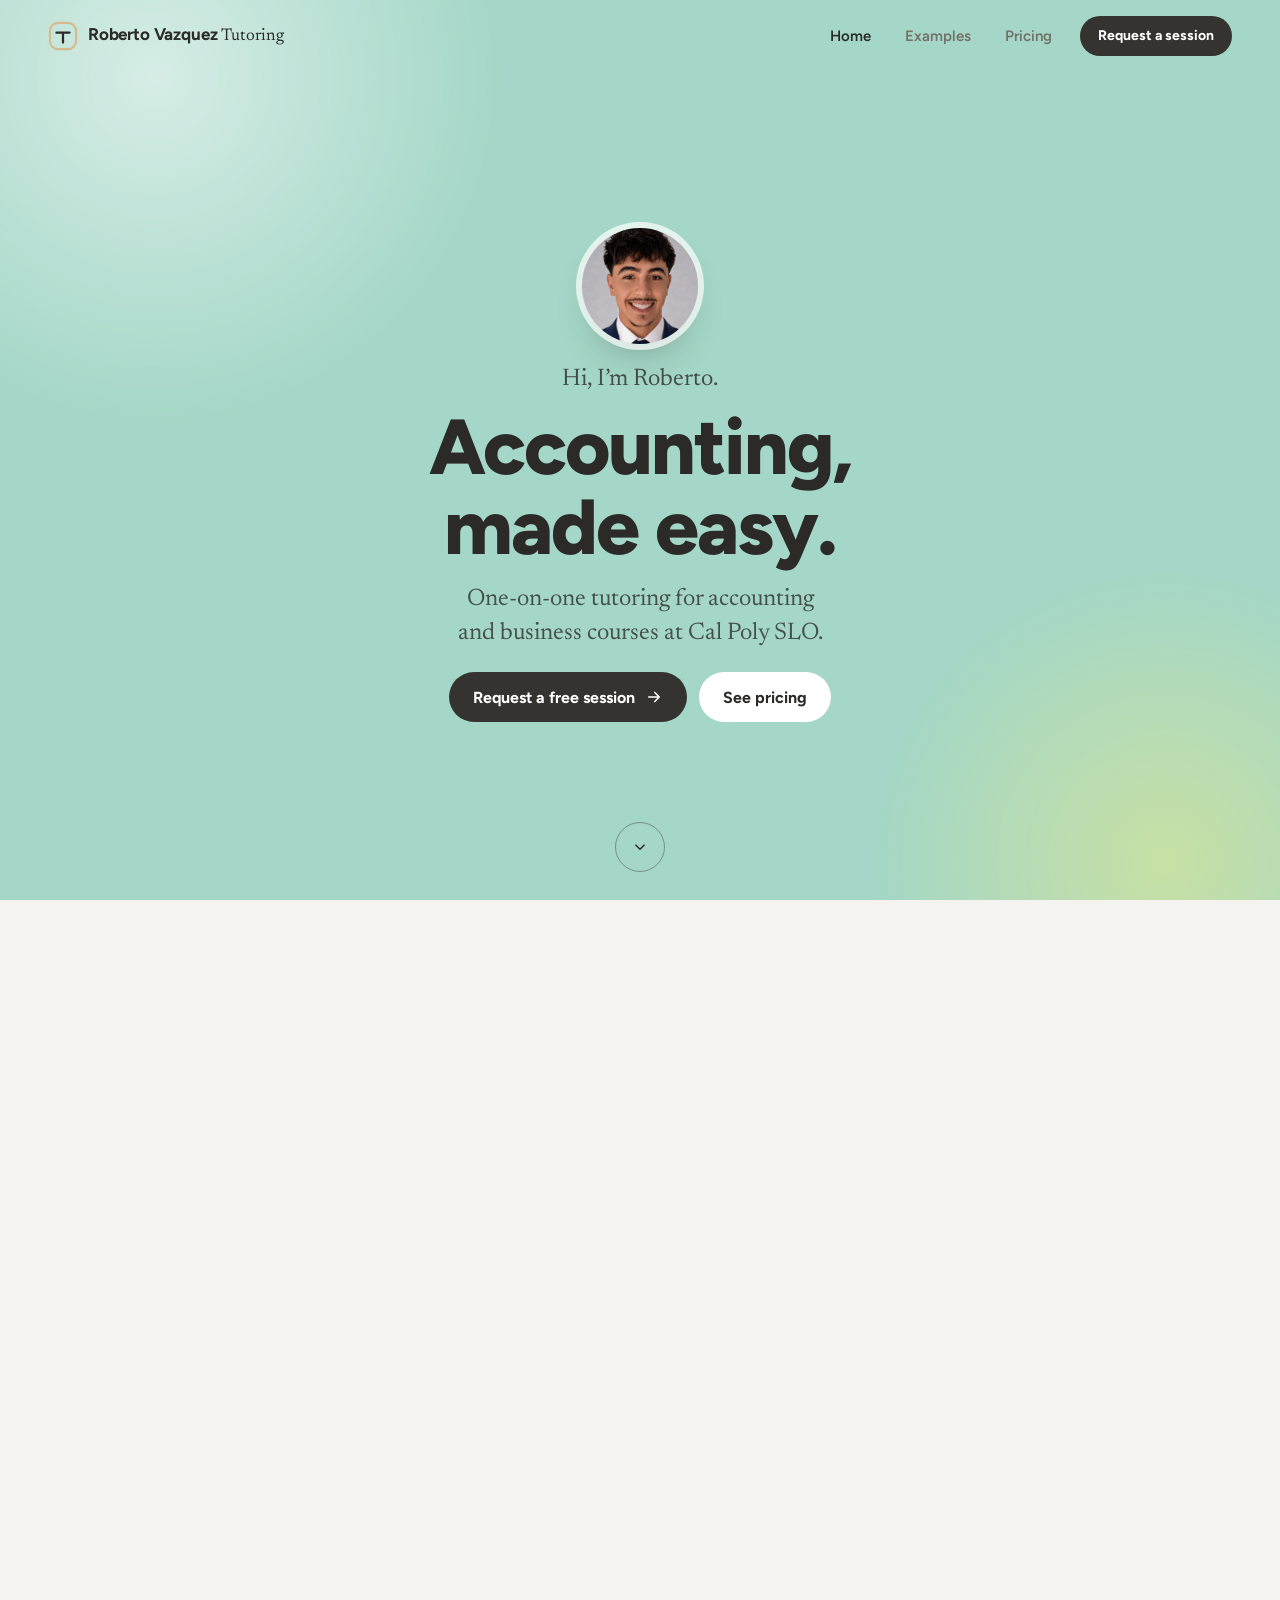
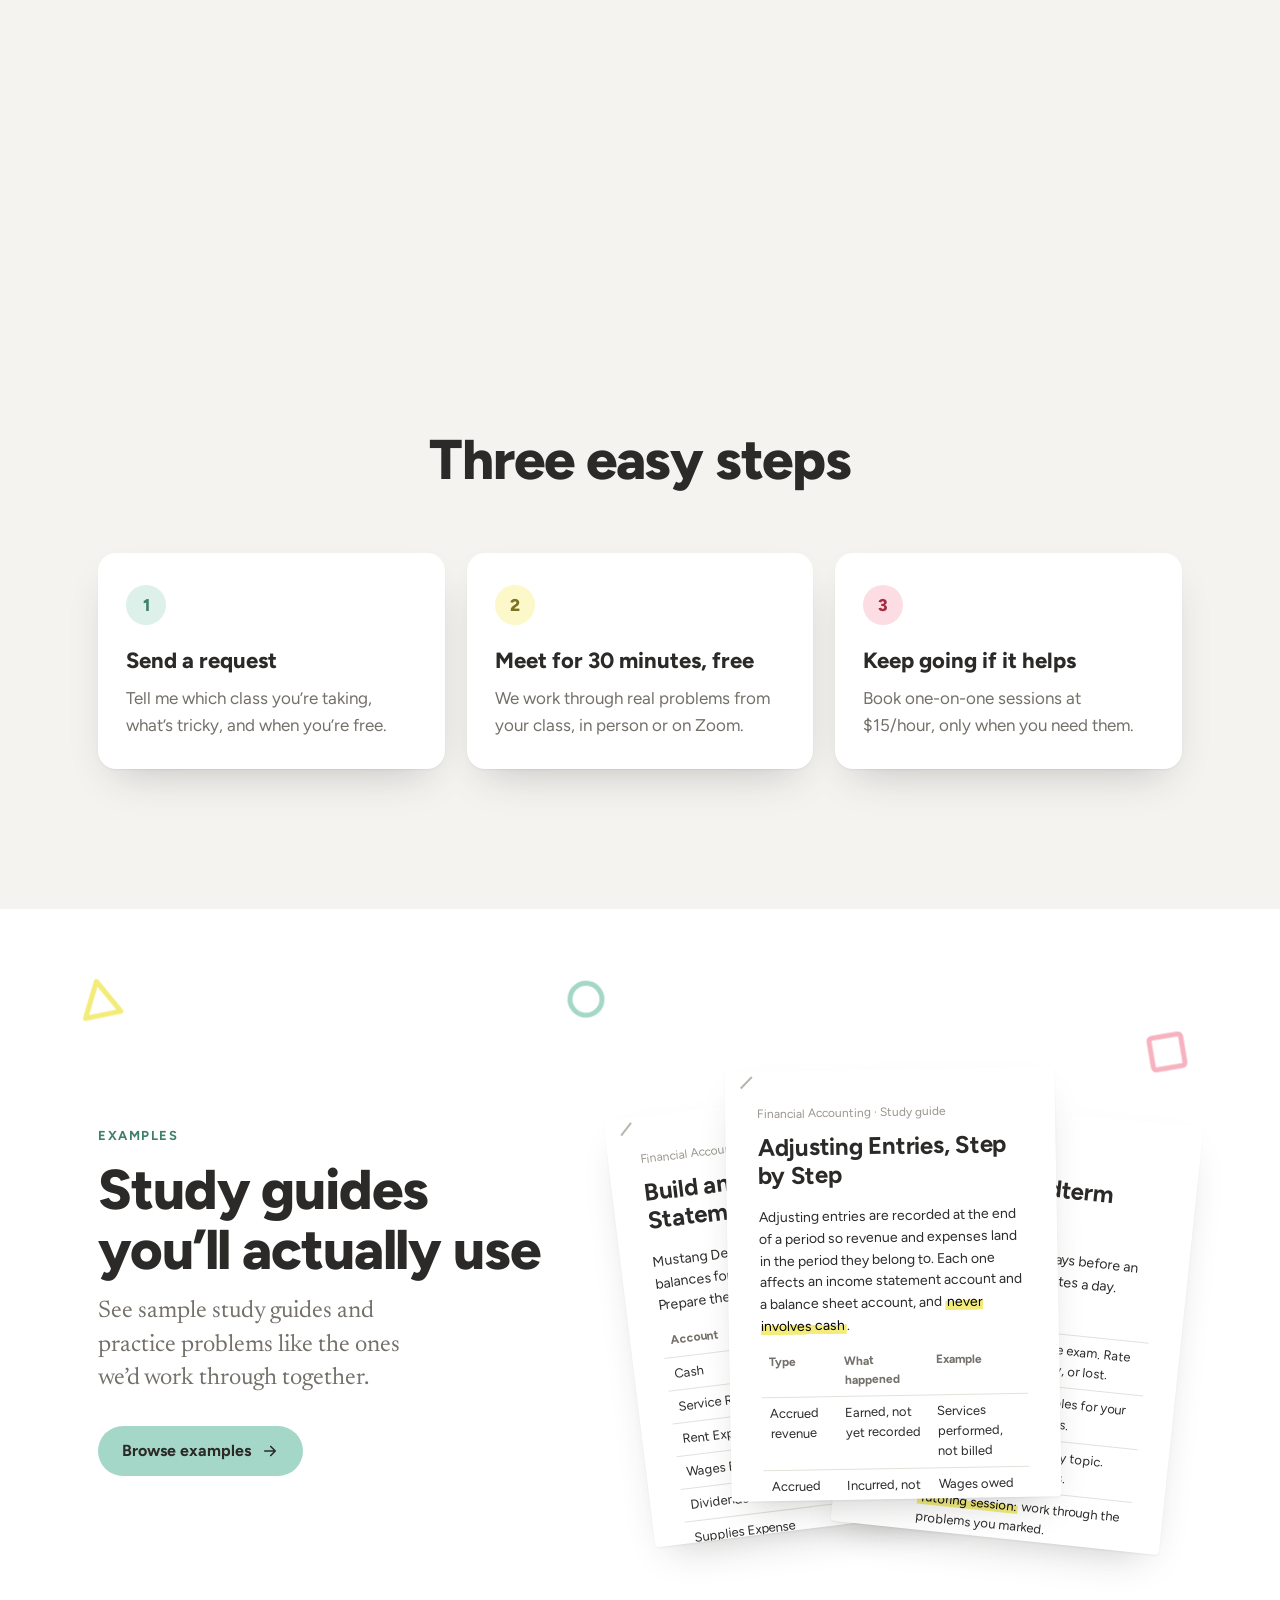
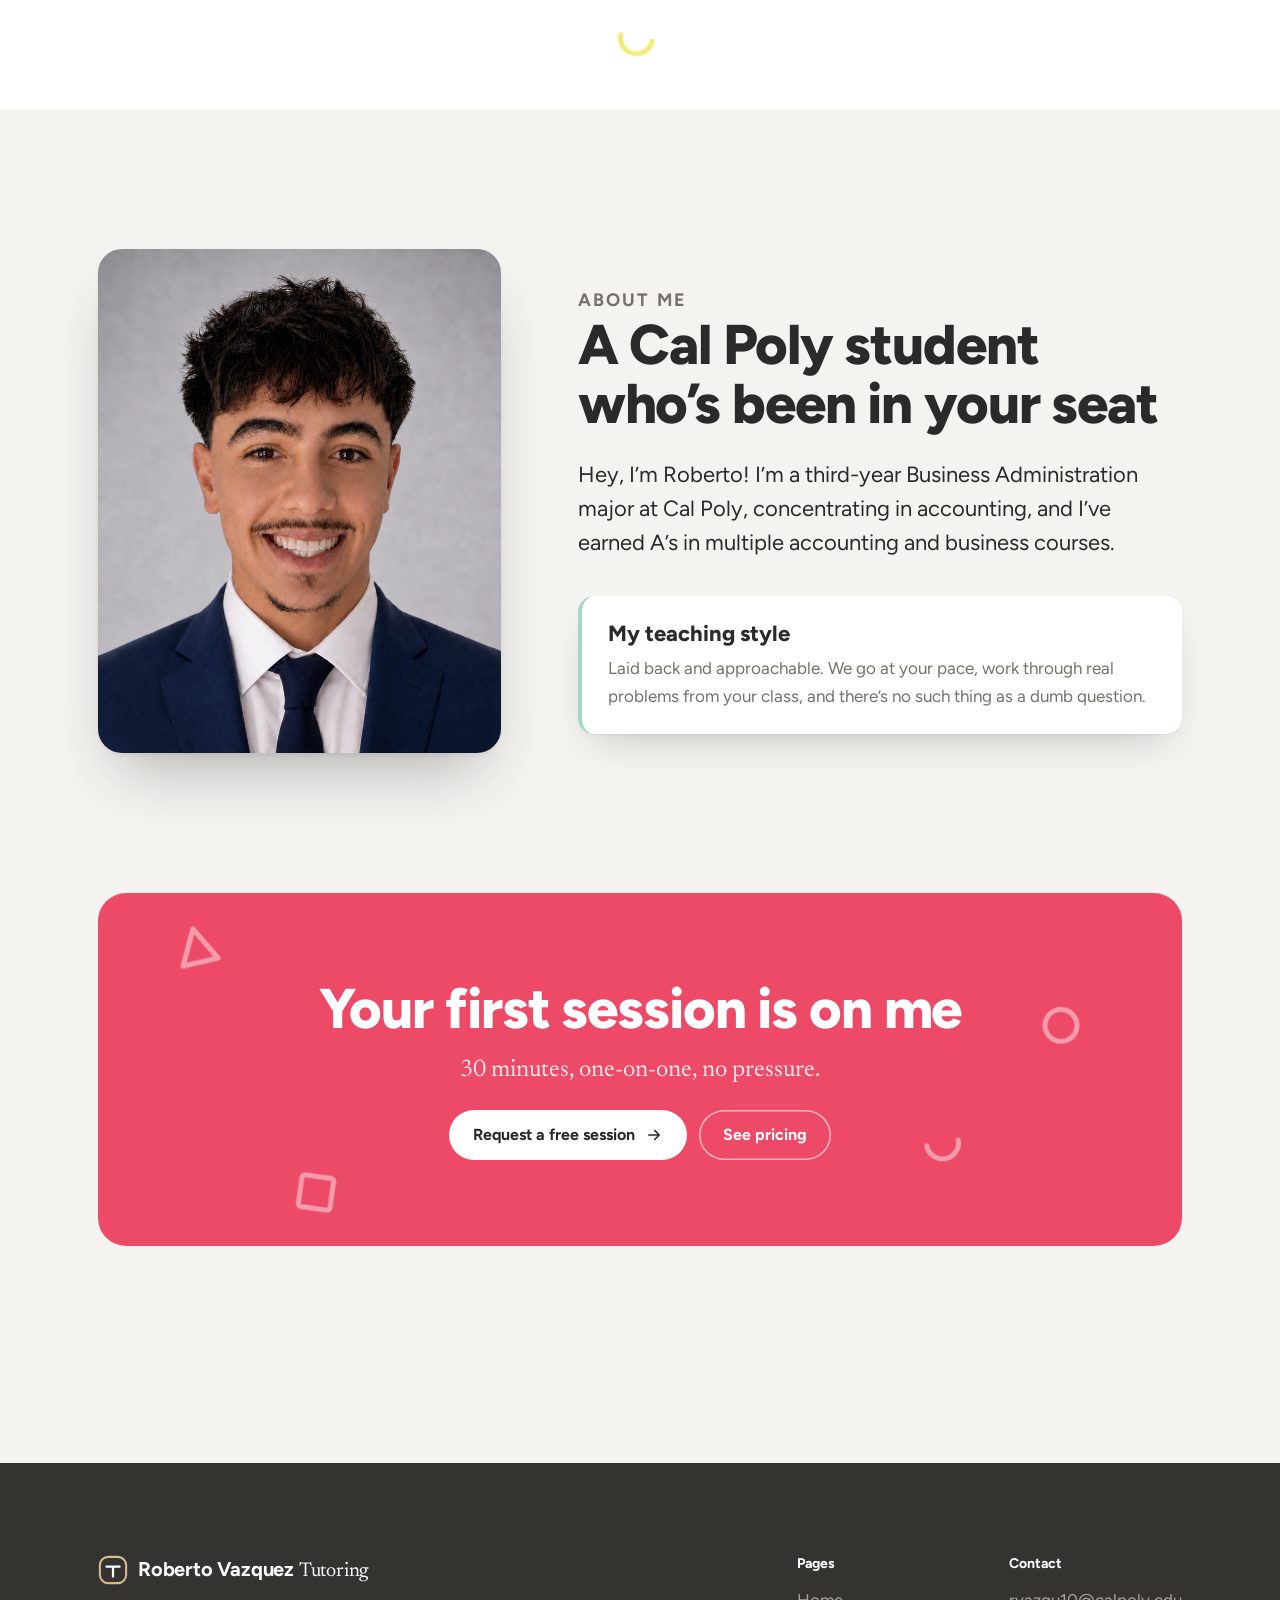
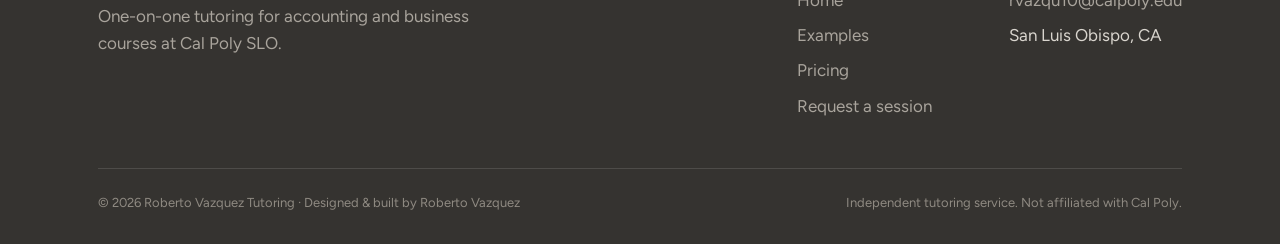
==== commit b77cfb3e: "Move free-session emphasis to the scroll card and tidy about photo - Remove hero free-session badge;" ====
--- a/index.html
+++ b/index.html
@@ -15,9 +15,9 @@
   <link rel="preconnect" href="https://fonts.googleapis.com">
   <link rel="preconnect" href="https://fonts.gstatic.com" crossorigin>
   <link href="https://fonts.googleapis.com/css2?family=Figtree:wght@400;500;600;700;800&family=IBM+Plex+Mono:wght@400;500&family=Newsreader:ital,opsz,wght@0,6..72,400;1,6..72,400&display=swap" rel="stylesheet">
-  <link rel="stylesheet" href="css/styles.css?v=3">
+  <link rel="stylesheet" href="css/styles.css?v=5">
   <script>try{if(sessionStorage.getItem("rv-seen")||matchMedia("(prefers-reduced-motion: reduce)").matches)document.documentElement.classList.add("no-loader")}catch(e){document.documentElement.classList.add("no-loader")}</script>
-  <script src="js/config.js?v=3"></script>
+  <script src="js/config.js?v=5"></script>
   <link rel="preload" as="image" href="assets/headshot-sm.jpg">
 </head><body>
   <a class="skip" href="#main">Skip to content</a>
@@ -87,7 +87,7 @@
   <p><strong>LIFO</strong> (last in, first out): sold 200 × $12 + 50 × $10 = $2,900. Left: 50 × $10 = $500.</p>
   <p class="note">Check: COGS + ending inventory = $3,400 under both methods. With rising prices, FIFO gives lower COGS and higher net income. LIFO is allowed under U.S. GAAP but not under IFRS.</p>
 </article></div>
-        <div class="side side-t" aria-hidden="true"><div class="ticket ticket-big"><div class="ticket-icon">$0</div><div><strong>First session free</strong><span>30 minutes, one-on-one</span></div></div></div>
+        <div class="side side-t" aria-hidden="true"><div class="ticket ticket-free"><div class="ticket-icon">$0</div><div><span class="ticket-kicker">Start here</span><strong>First session free</strong><span>30 minutes, one-on-one</span></div></div></div>
         <div class="side side-q" aria-hidden="true"><div class="ticket"><div class="ticket-icon" style="background:var(--mint)">1:1</div><div><strong>$<span data-config-rate>15</span> / hour</strong><span>after your trial</span></div></div></div>
 
         <div class="panel">
@@ -97,9 +97,8 @@
             <p class="hello">Hi, I’m Roberto.</p>
             <h1 class="h1">Accounting, made easy.</h1>
             <p class="sub">One-on-one tutoring for accounting and business courses at Cal Poly SLO.</p>
-            <a class="free-badge" href="request.html"><span class="free-badge-tag">Free</span><span><strong>Your first session is free</strong><small>30 minutes, one-on-one, no pressure</small></span></a>
             <div class="hero-actions">
-              <a class="btn" href="request.html">Book your free session <svg viewBox="0 0 24 24" aria-hidden="true"><path d="M5 12h14M13 6l6 6-6 6"/></svg></a>
+              <a class="btn" href="request.html">Request a free session <svg viewBox="0 0 24 24" aria-hidden="true"><path d="M5 12h14M13 6l6 6-6 6"/></svg></a>
               <a class="btn btn-white" href="pricing.html">See pricing</a>
             </div>
           </div>
@@ -218,7 +217,6 @@
       <div class="wrap about-grid">
         <div class="about-photo reveal">
           <div class="frame"><img src="assets/headshot.jpg" width="1000" height="1000" alt="Roberto Vazquez in a navy suit" loading="lazy"></div>
-          <div class="ticket"><div class="ticket-icon">A</div><div><strong>A’s in accounting</strong><span>&amp; business courses</span></div></div>
         </div>
         <div class="about-body">
           <p class="eyebrow reveal">About me</p>
@@ -285,6 +283,6 @@
       </div>
     </div>
   </footer>
-  <script src="js/main.js?v=3"></script>
+  <script src="js/main.js?v=5"></script>
 </body>
 </html>
--- a/css/styles.css
+++ b/css/styles.css
@@ -157,23 +157,15 @@
 .hello { font-family: var(--f-serif); font-size: clamp(20px, 2vw, 24px); margin: 0 0 10px; color: rgba(43,42,40,.8); }
 .panel .h1 { max-width: 13ch; margin: 0 auto; }
 .panel .sub { color: rgba(43,42,40,.78); max-width: 30ch; margin-left: auto; margin-right: auto; }
-.free-badge {
-  display: inline-flex; align-items: center; gap: 14px; margin-top: 26px;
-  padding: 10px 22px 10px 10px; border-radius: 999px; text-align: left; text-decoration: none;
-  background: var(--sun); color: var(--ink);
-  box-shadow: 0 0 0 5px rgba(255,255,255,.55), 0 16px 30px -16px rgba(43,42,40,.5);
-  animation: badge 2.8s ease-in-out infinite;
-  transition: transform .35s var(--ease);
-}
-.free-badge:hover { transform: scale(1.04); animation-play-state: paused; }
-.free-badge-tag { background: var(--ink); color: var(--sun); font-weight: 800; font-size: 15px; letter-spacing: .04em; text-transform: uppercase; padding: 10px 14px; border-radius: 999px; }
-.free-badge strong { display: block; font-size: 19px; line-height: 1.2; }
-.free-badge small { display: block; font-size: 14px; color: rgba(43,42,40,.72); }
-@keyframes badge { 0%, 100% { box-shadow: 0 0 0 5px rgba(255,255,255,.55), 0 16px 30px -16px rgba(43,42,40,.5); } 50% { box-shadow: 0 0 0 11px rgba(255,255,255,.3), 0 16px 30px -16px rgba(43,42,40,.5); } }
-.ticket-big { padding: 20px 24px; gap: 16px; }
-.ticket-big .ticket-icon { width: 56px; height: 56px; font-size: 20px; border-radius: 16px; }
-.ticket-big strong { font-size: 20px; }
-.ticket-big span { font-size: 15px; }
+.ticket.ticket-free {
+  padding: 22px 28px 22px 22px; gap: 18px; border-radius: 20px;
+  background: var(--sun);
+  box-shadow: 0 0 0 6px rgba(243,236,122,.35), 0 26px 50px -22px rgba(43,42,40,.55);
+}
+.ticket.ticket-free .ticket-icon { width: 64px; height: 64px; border-radius: 18px; background: var(--ink); color: var(--sun); font-size: 22px; }
+.ticket-free .ticket-kicker { display: block; font-size: 12px; font-weight: 800; letter-spacing: .1em; text-transform: uppercase; color: rgba(43,42,40,.6); }
+.ticket-free strong { font-size: 24px; font-weight: 800; letter-spacing: -.01em; }
+.ticket-free span:last-child { font-size: 15px; color: rgba(43,42,40,.75); }
 .about-body .pitch { font-size: clamp(19px, 1.8vw, 22px); line-height: 1.55; color: var(--ink); margin-top: 24px; }
 .style-note { margin-top: 36px; padding: 24px 26px; background: #fff; border-radius: 16px; box-shadow: var(--shadow-paper); border-left: 4px solid var(--mint); }
 .about-body .style-note p { margin: 8px 0 0; font-size: 17px; }
@@ -186,9 +178,9 @@
 .side { position: absolute; z-index: 1; opacity: var(--o, 0); will-change: transform, opacity; }
 .side .doc { width: 100%; height: 100%; overflow: hidden; padding: 26px 24px; font-size: 12px; }
 .side .doc h3 { font-size: 18px; margin-bottom: 10px; }
-.side-l { width: min(300px, 22vw); height: min(390px, 52vh); left: 5vw; top: 22vh; transform: translate3d(calc((1 - var(--o, 0)) * -120px), 0, 0) rotate(-3deg); }
-.side-r { width: min(300px, 22vw); height: min(390px, 52vh); right: 5vw; top: 16vh; transform: translate3d(calc((1 - var(--o, 0)) * 120px), 0, 0) rotate(2.5deg); }
-.side-t { left: 5vw; bottom: 7vh; transform: translate3d(0, calc((1 - var(--o, 0)) * 80px), 0) rotate(2deg); }
+.side-l { width: min(280px, 21vw); height: min(390px, 52vh); left: 4vw; top: 22vh; transform: translate3d(calc((1 - var(--o, 0)) * -120px), 0, 0) rotate(-3deg); }
+.side-r { width: min(280px, 21vw); height: min(390px, 52vh); right: 4vw; top: 16vh; transform: translate3d(calc((1 - var(--o, 0)) * 120px), 0, 0) rotate(2.5deg); }
+.side-t { max-width: calc((100vw - min(580px, 42vw)) / 2 - 4vw - 20px); left: 4vw; bottom: 6vh; transform: translate3d(0, calc((1 - var(--o, 0)) * 80px), 0) rotate(2deg); }
 .ticket { background: #fff; border-radius: 14px; padding: 16px 18px; box-shadow: var(--shadow-paper); display: flex; align-items: center; gap: 14px; }
 .ticket-icon { width: 42px; height: 42px; border-radius: 12px; background: var(--sun); display: grid; place-items: center; font-weight: 800; }
 .ticket strong { display: block; font-size: 16px; line-height: 1.2; }
@@ -414,7 +406,7 @@
 
 /* ---------- Responsive ---------- */
 @media (max-width: 1080px) {
-  .side-l, .side-r { width: 22vw; }
+  .side-l, .side-r { width: 21vw; }
   .side-t, .side-q { display: none; }
 }
 @media (max-width: 900px) {
@@ -440,18 +432,7 @@
 }
 @media (max-width: 640px) {
   body { font-size: 16px; }
-  .free-badge { padding-right: 16px; gap: 10px; }
-  .free-badge strong { font-size: 16px; }
-  .free-badge small { font-size: 13px; }
-  .ex-grid, .plans, .row2, .creds { grid-template-columns: 1fr; }
-  .calc { grid-template-columns: 1fr; }
-  .calc-out { text-align: left; }
-  .avatar { width: 108px; height: 108px; }
-  .progress-steps li { font-size: 0; }
-  .fan .doc { width: 76%; height: 380px; }
-  .footer-links { flex-direction: column; gap: 24px; }
-}
-
+  
 @media (prefers-reduced-motion: reduce) {
   *, *::before, *::after { animation-duration: .01ms !important; animation-iteration-count: 1 !important; transition-duration: .01ms !important; transition-delay: 0s !important; scroll-behavior: auto !important; }
   .loader { display: none; }
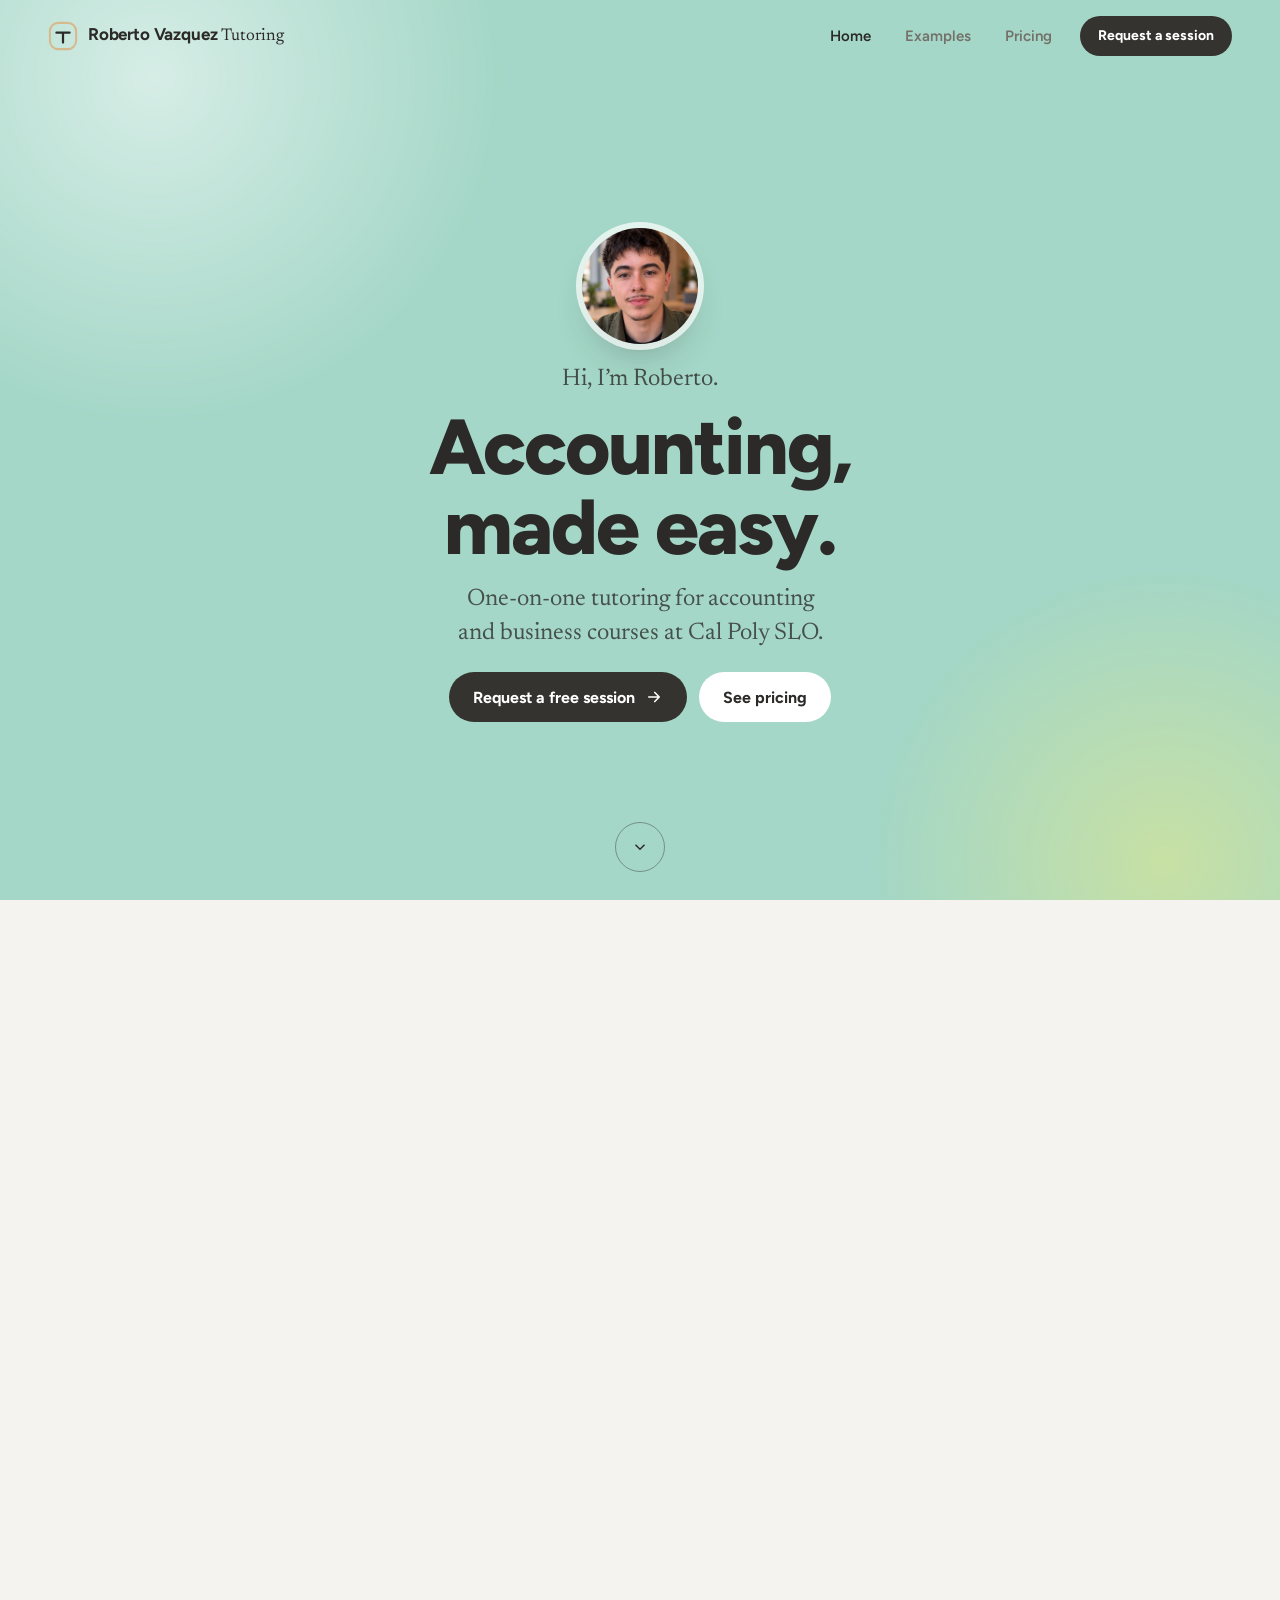
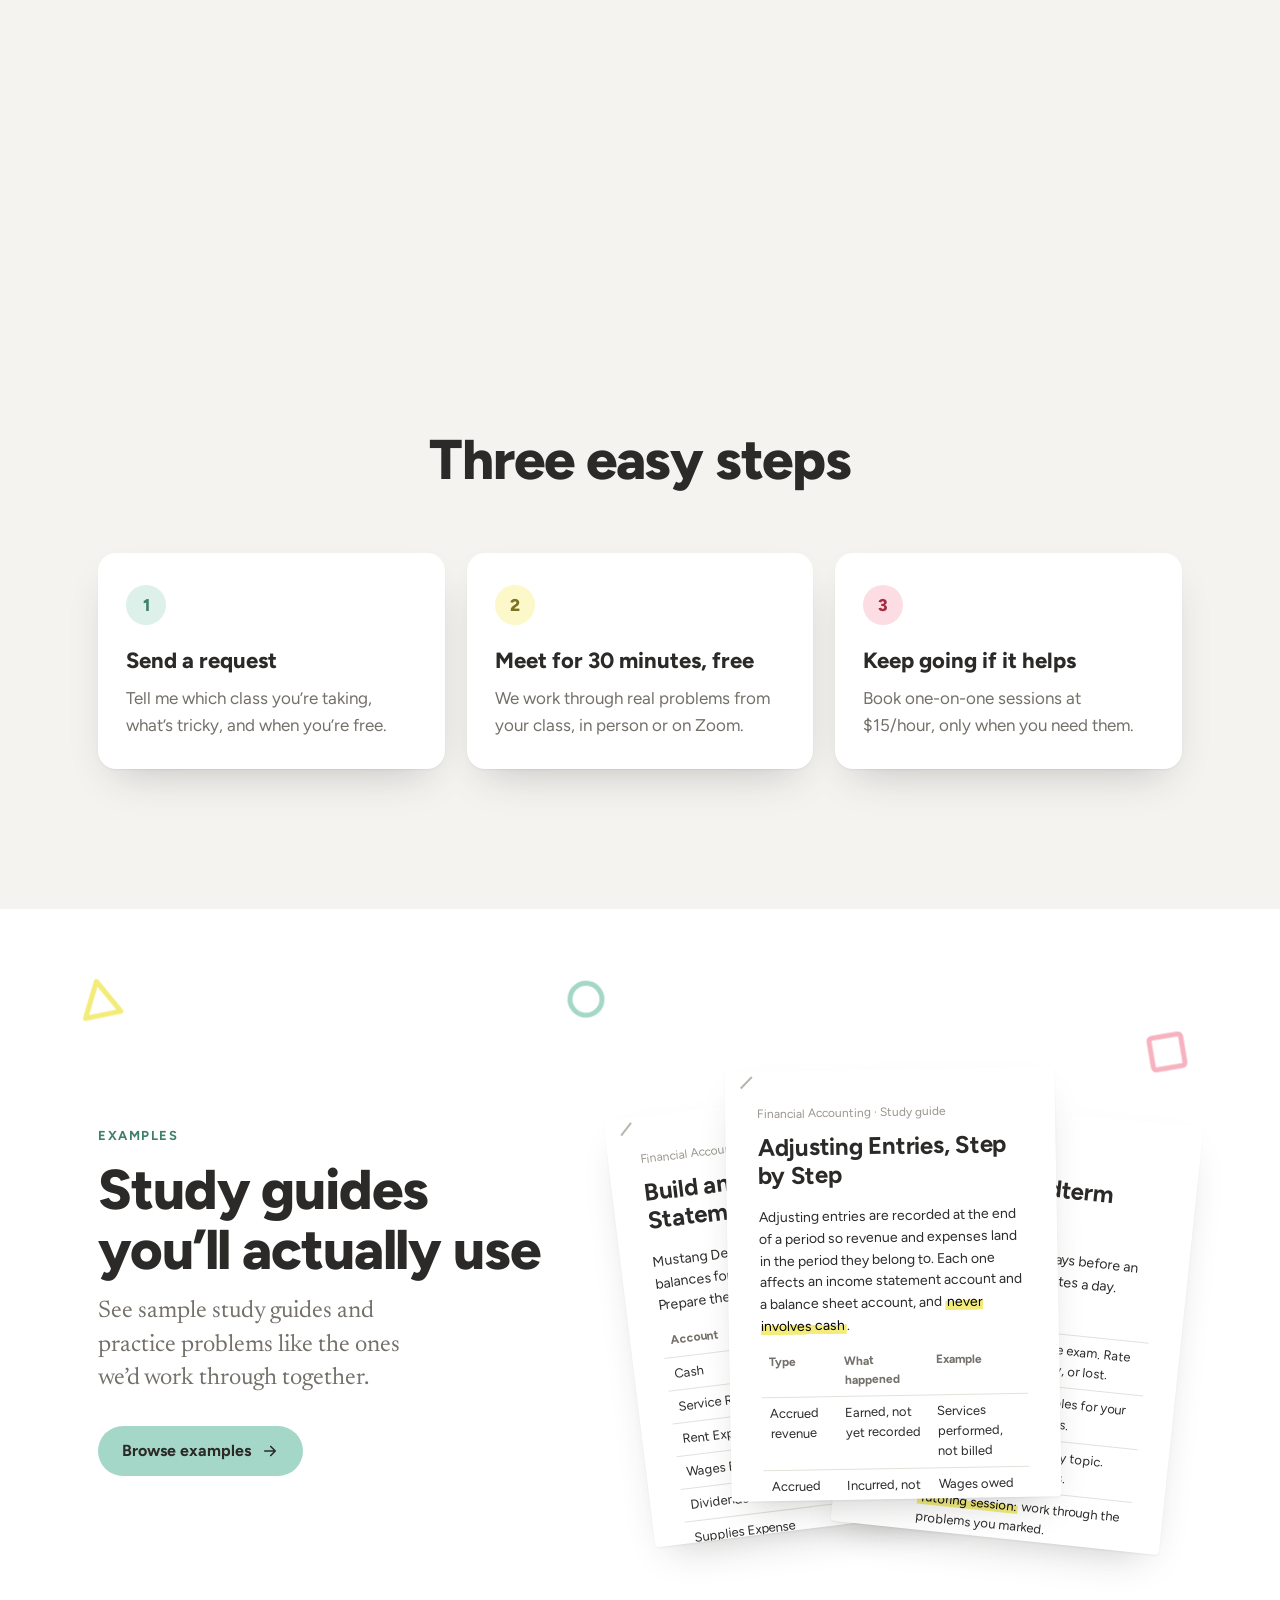
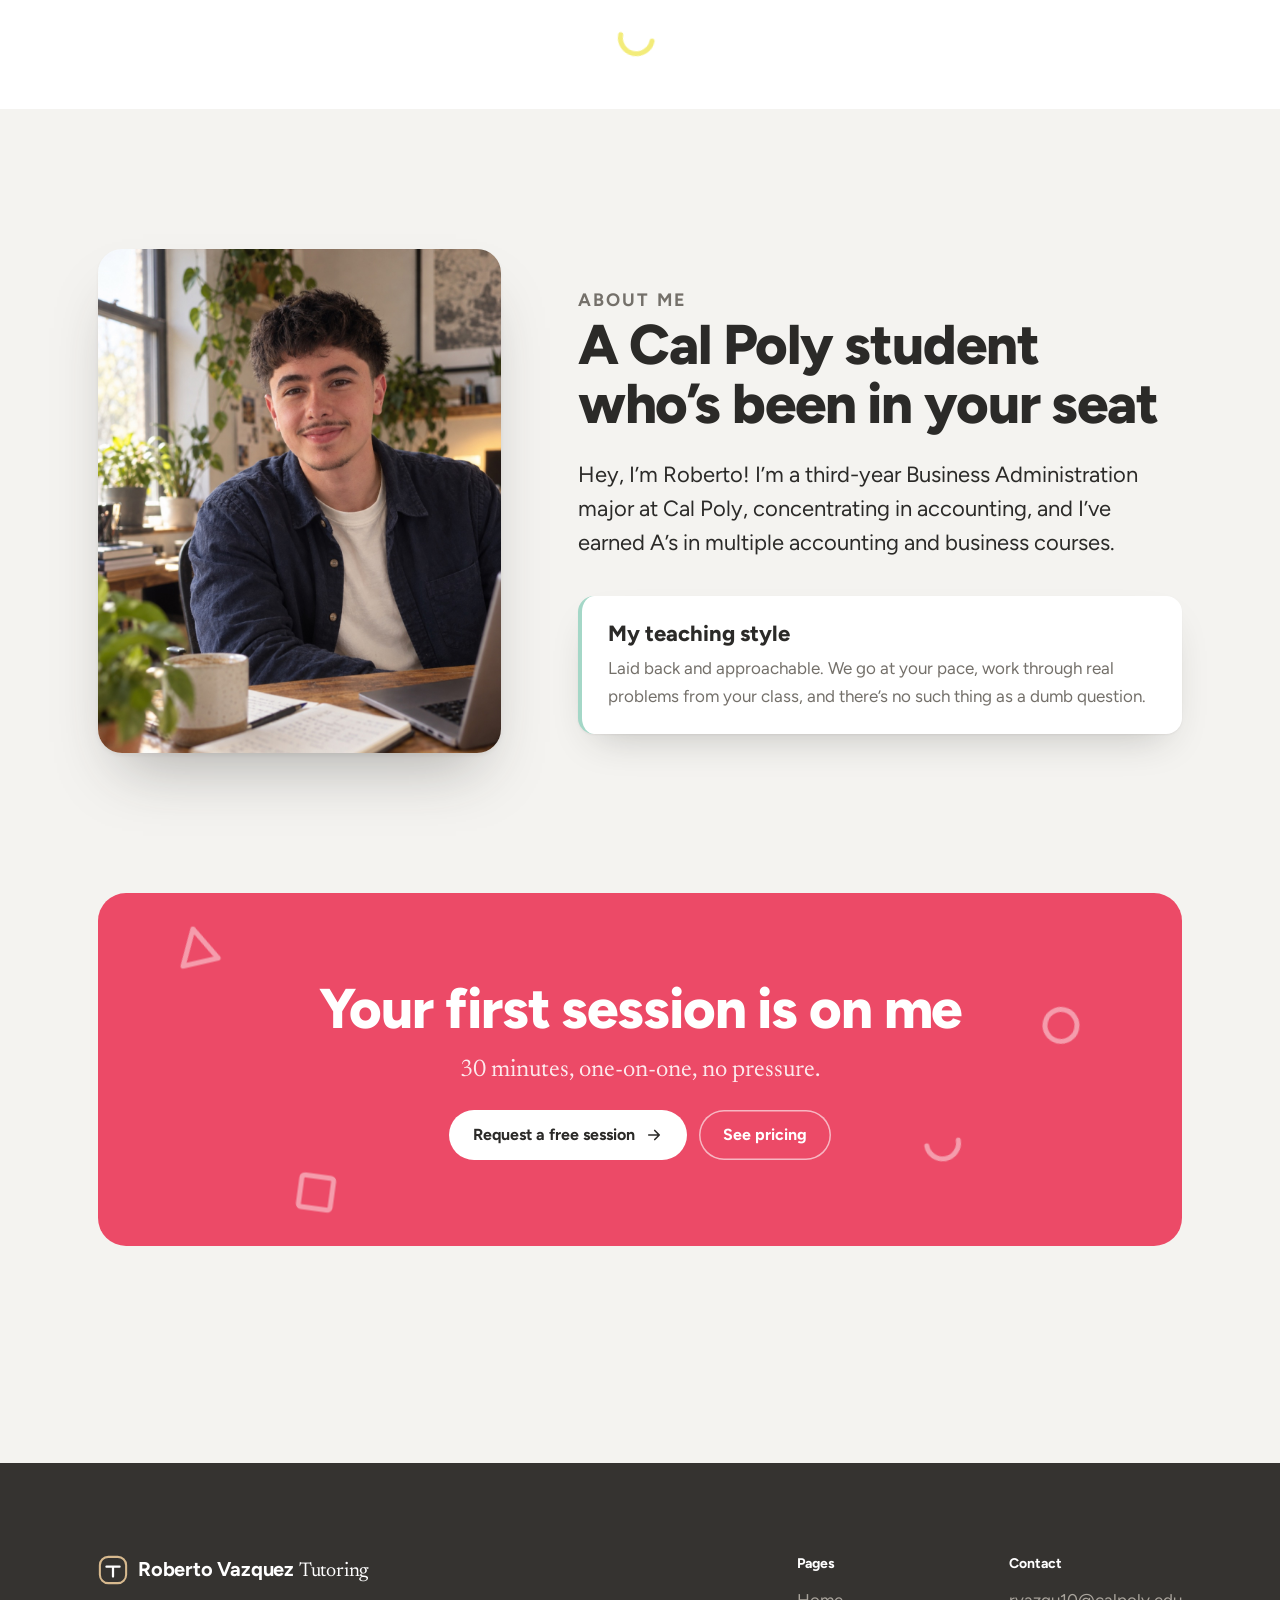
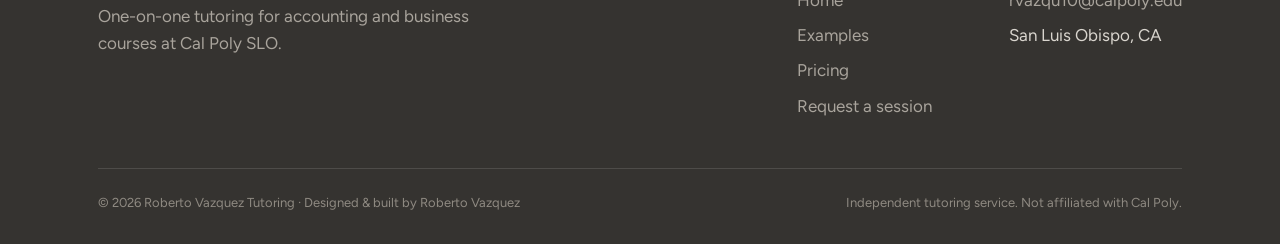
==== commit c0f1dc2b: "Use new coworking portrait on home and candid workspace photo in about Co-Authored-By: Claude Opus 5" ====
--- a/index.html
+++ b/index.html
@@ -7,18 +7,18 @@
   <meta name="description" content="One-on-one tutoring for accounting and business courses at Cal Poly SLO. Your first 30-minute session is free, then $15/hour.">
   <meta name="theme-color" content="#F4F3F0">
   <link rel="icon" href="assets/favicon.svg" type="image/svg+xml">
-  <link rel="apple-touch-icon" href="assets/headshot-sm.jpg">
+  <link rel="apple-touch-icon" href="assets/hero-portrait-sm.jpg">
   <meta property="og:type" content="website">
   <meta property="og:title" content="Roberto Vazquez Tutoring · Accounting tutoring at Cal Poly SLO">
   <meta property="og:description" content="One-on-one tutoring for accounting and business courses at Cal Poly SLO. Your first 30-minute session is free, then $15/hour.">
-  <meta property="og:image" content="assets/headshot.jpg">
+  <meta property="og:image" content="assets/hero-portrait.jpg">
   <link rel="preconnect" href="https://fonts.googleapis.com">
   <link rel="preconnect" href="https://fonts.gstatic.com" crossorigin>
   <link href="https://fonts.googleapis.com/css2?family=Figtree:wght@400;500;600;700;800&family=IBM+Plex+Mono:wght@400;500&family=Newsreader:ital,opsz,wght@0,6..72,400;1,6..72,400&display=swap" rel="stylesheet">
-  <link rel="stylesheet" href="css/styles.css?v=5">
+  <link rel="stylesheet" href="css/styles.css?v=8">
   <script>try{if(sessionStorage.getItem("rv-seen")||matchMedia("(prefers-reduced-motion: reduce)").matches)document.documentElement.classList.add("no-loader")}catch(e){document.documentElement.classList.add("no-loader")}</script>
-  <script src="js/config.js?v=5"></script>
-  <link rel="preload" as="image" href="assets/headshot-sm.jpg">
+  <script src="js/config.js?v=8"></script>
+  <link rel="preload" as="image" href="assets/hero-portrait.jpg">
 </head><body>
   <a class="skip" href="#main">Skip to content</a>
   <div class="loader" aria-hidden="true">
@@ -93,7 +93,7 @@
         <div class="panel">
           <div class="panel-bg" aria-hidden="true"><span class="b1"></span><span class="b2"></span></div>
           <div class="panel-content">
-            <div class="avatar"><img src="assets/headshot-sm.jpg" width="400" height="400" alt="Roberto Vazquez, smiling"></div>
+            <div class="avatar"><img src="assets/hero-portrait.jpg" width="720" height="900" alt="Roberto Vazquez"></div>
             <p class="hello">Hi, I’m Roberto.</p>
             <h1 class="h1">Accounting, made easy.</h1>
             <p class="sub">One-on-one tutoring for accounting and business courses at Cal Poly SLO.</p>
@@ -216,7 +216,7 @@
     <section class="section">
       <div class="wrap about-grid">
         <div class="about-photo reveal">
-          <div class="frame"><img src="assets/headshot.jpg" width="1000" height="1000" alt="Roberto Vazquez in a navy suit" loading="lazy"></div>
+          <div class="frame"><img src="assets/about-candid.jpg" width="1120" height="1400" alt="Roberto Vazquez smiling at a desk with a laptop, notebook, and coffee" loading="lazy"></div>
         </div>
         <div class="about-body">
           <p class="eyebrow reveal">About me</p>
@@ -283,6 +283,6 @@
       </div>
     </div>
   </footer>
-  <script src="js/main.js?v=5"></script>
+  <script src="js/main.js?v=8"></script>
 </body>
 </html>
--- a/css/styles.css
+++ b/css/styles.css
@@ -153,7 +153,7 @@
 .panel-bg .b2 { width: 50vmax; height: 50vmax; right: -16vmax; bottom: -22vmax; background: radial-gradient(circle, rgba(243,236,122,.45), transparent 65%); }
 .panel-content { position: relative; padding: 90px 24px 40px; transform: scale(var(--s, 1)); transition: none; max-width: 760px; }
 .avatar { width: 116px; height: 116px; margin: 0 auto 16px; border-radius: 50%; overflow: hidden; box-shadow: 0 0 0 6px rgba(255,255,255,.7), 0 20px 40px -18px rgba(43,42,40,.45); background: #ddd; }
-.avatar img { width: 100%; height: 100%; object-fit: cover; object-position: 50% 30%; transform: scale(1.35); transform-origin: 50% 35%; }
+.avatar img { width: 100%; height: 100%; object-fit: cover; object-position: 50% 22%; transform: scale(1.3); transform-origin: 50% 30%; }
 .hello { font-family: var(--f-serif); font-size: clamp(20px, 2vw, 24px); margin: 0 0 10px; color: rgba(43,42,40,.8); }
 .panel .h1 { max-width: 13ch; margin: 0 auto; }
 .panel .sub { color: rgba(43,42,40,.78); max-width: 30ch; margin-left: auto; margin-right: auto; }
@@ -176,10 +176,12 @@
 @keyframes bob { 50% { transform: translateY(4px); } }
 
 .side { position: absolute; z-index: 1; opacity: var(--o, 0); will-change: transform, opacity; }
-.side .doc { width: 100%; height: 100%; overflow: hidden; padding: 26px 24px; font-size: 12px; }
+.side .doc { width: 100%; height: 100%; overflow: hidden; padding: 26px 22px; font-size: 12px; }
+.side .doc table { font-size: 11.5px; }
+.side .doc th, .side .doc td { padding: 5px 5px; }
 .side .doc h3 { font-size: 18px; margin-bottom: 10px; }
-.side-l { width: min(280px, 21vw); height: min(390px, 52vh); left: 4vw; top: 22vh; transform: translate3d(calc((1 - var(--o, 0)) * -120px), 0, 0) rotate(-3deg); }
-.side-r { width: min(280px, 21vw); height: min(390px, 52vh); right: 4vw; top: 16vh; transform: translate3d(calc((1 - var(--o, 0)) * 120px), 0, 0) rotate(2.5deg); }
+.side-l { width: min(300px, 22vw); height: min(390px, 52vh); left: 5vw; top: 22vh; transform: translate3d(calc((1 - var(--o, 0)) * -120px), 0, 0) rotate(-3deg); }
+.side-r { width: min(300px, 22vw); height: min(390px, 52vh); right: 5vw; top: 16vh; transform: translate3d(calc((1 - var(--o, 0)) * 120px), 0, 0) rotate(2.5deg); }
 .side-t { max-width: calc((100vw - min(580px, 42vw)) / 2 - 4vw - 20px); left: 4vw; bottom: 6vh; transform: translate3d(0, calc((1 - var(--o, 0)) * 80px), 0) rotate(2deg); }
 .ticket { background: #fff; border-radius: 14px; padding: 16px 18px; box-shadow: var(--shadow-paper); display: flex; align-items: center; gap: 14px; }
 .ticket-icon { width: 42px; height: 42px; border-radius: 12px; background: var(--sun); display: grid; place-items: center; font-weight: 800; }
@@ -221,7 +223,7 @@
 .about-grid { display: grid; grid-template-columns: minmax(0, .8fr) minmax(0, 1.2fr); gap: clamp(40px, 6vw, 90px); align-items: center; }
 .about-photo { position: relative; }
 .about-photo .frame { border-radius: 24px; overflow: hidden; aspect-ratio: 4/5; box-shadow: var(--shadow-lift); }
-.about-photo img { width: 100%; height: 100%; object-fit: cover; object-position: 50% 25%; }
+.about-photo img { width: 100%; height: 100%; object-fit: cover; object-position: 50% 40%; }
 .about-photo .ticket { position: absolute; right: -24px; bottom: 34px; }
 .creds { display: grid; grid-template-columns: repeat(2, minmax(0, 1fr)); gap: 14px; margin: 30px 0 34px; }
 .cred { background: #fff; border-radius: 14px; padding: 18px 20px; box-shadow: var(--shadow-paper); }
@@ -406,7 +408,7 @@
 
 /* ---------- Responsive ---------- */
 @media (max-width: 1080px) {
-  .side-l, .side-r { width: 21vw; }
+  .side-l, .side-r { width: 22vw; }
   .side-t, .side-q { display: none; }
 }
 @media (max-width: 900px) {
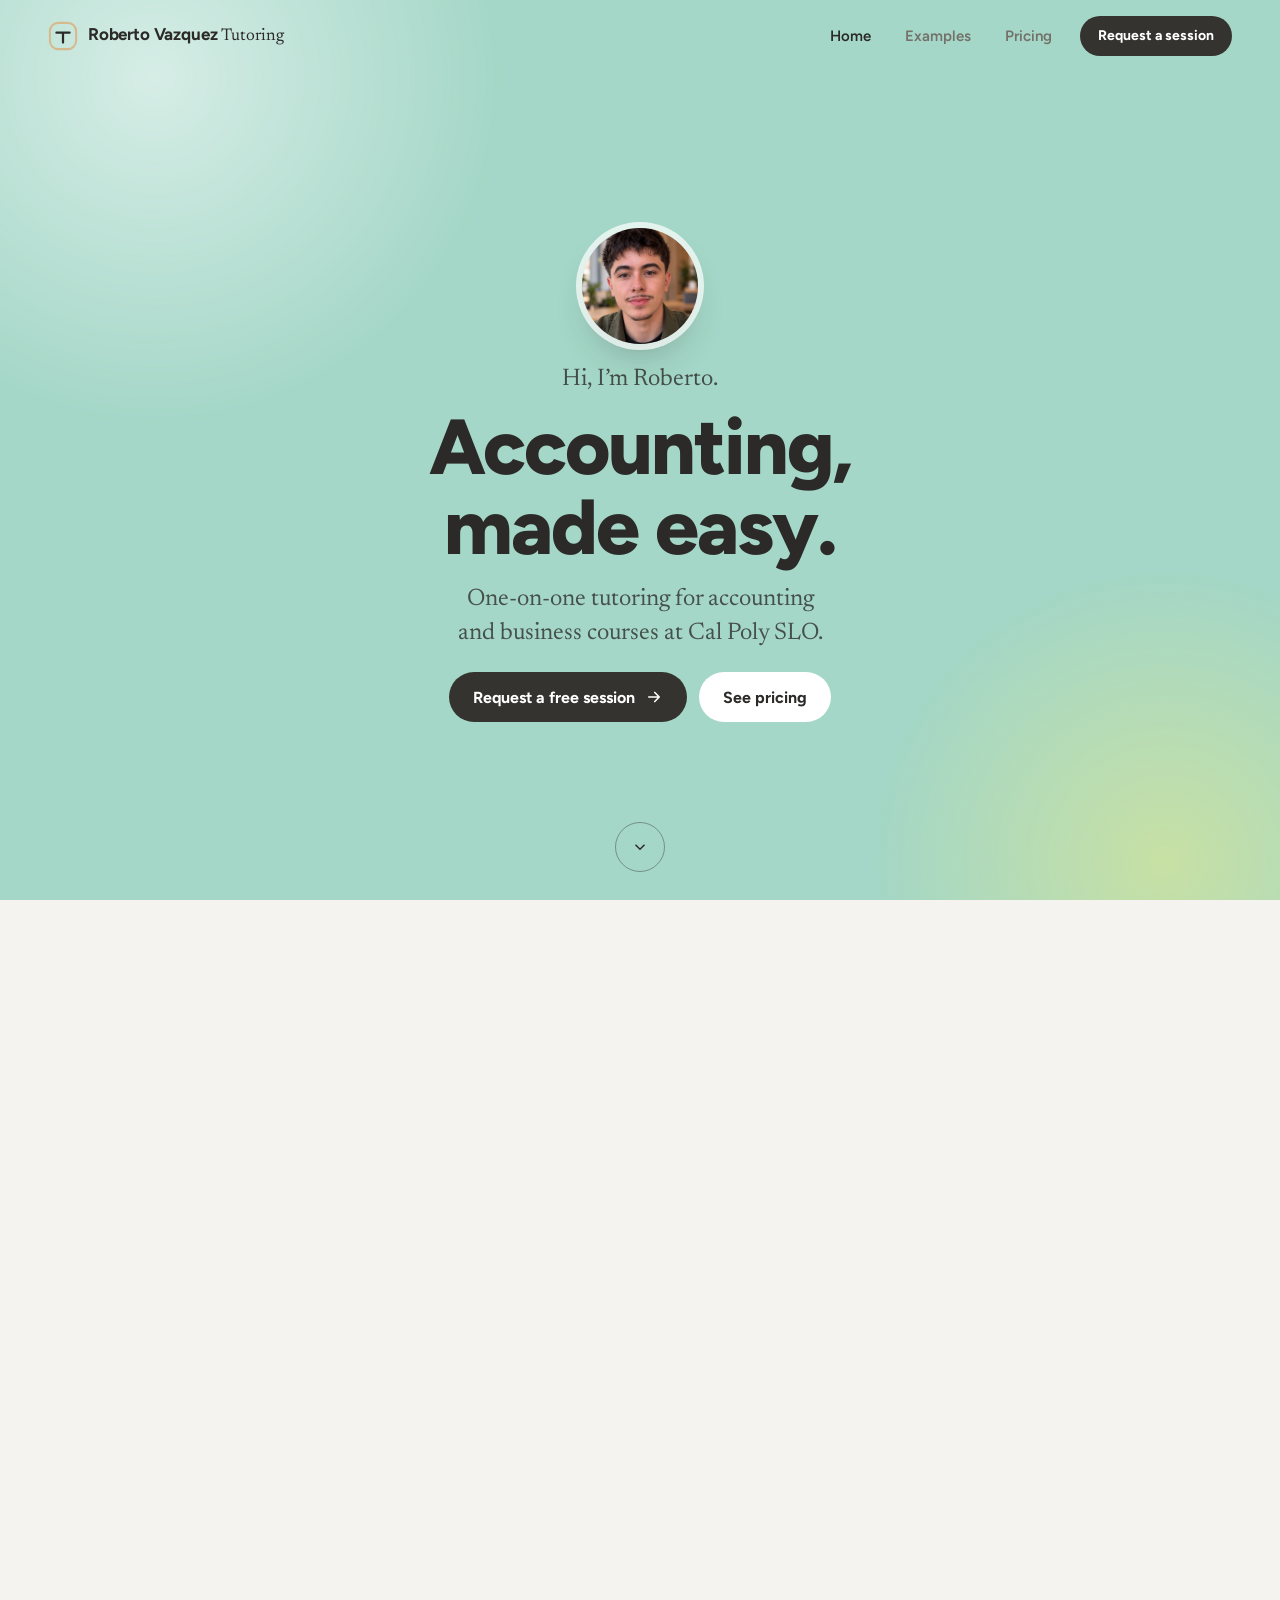
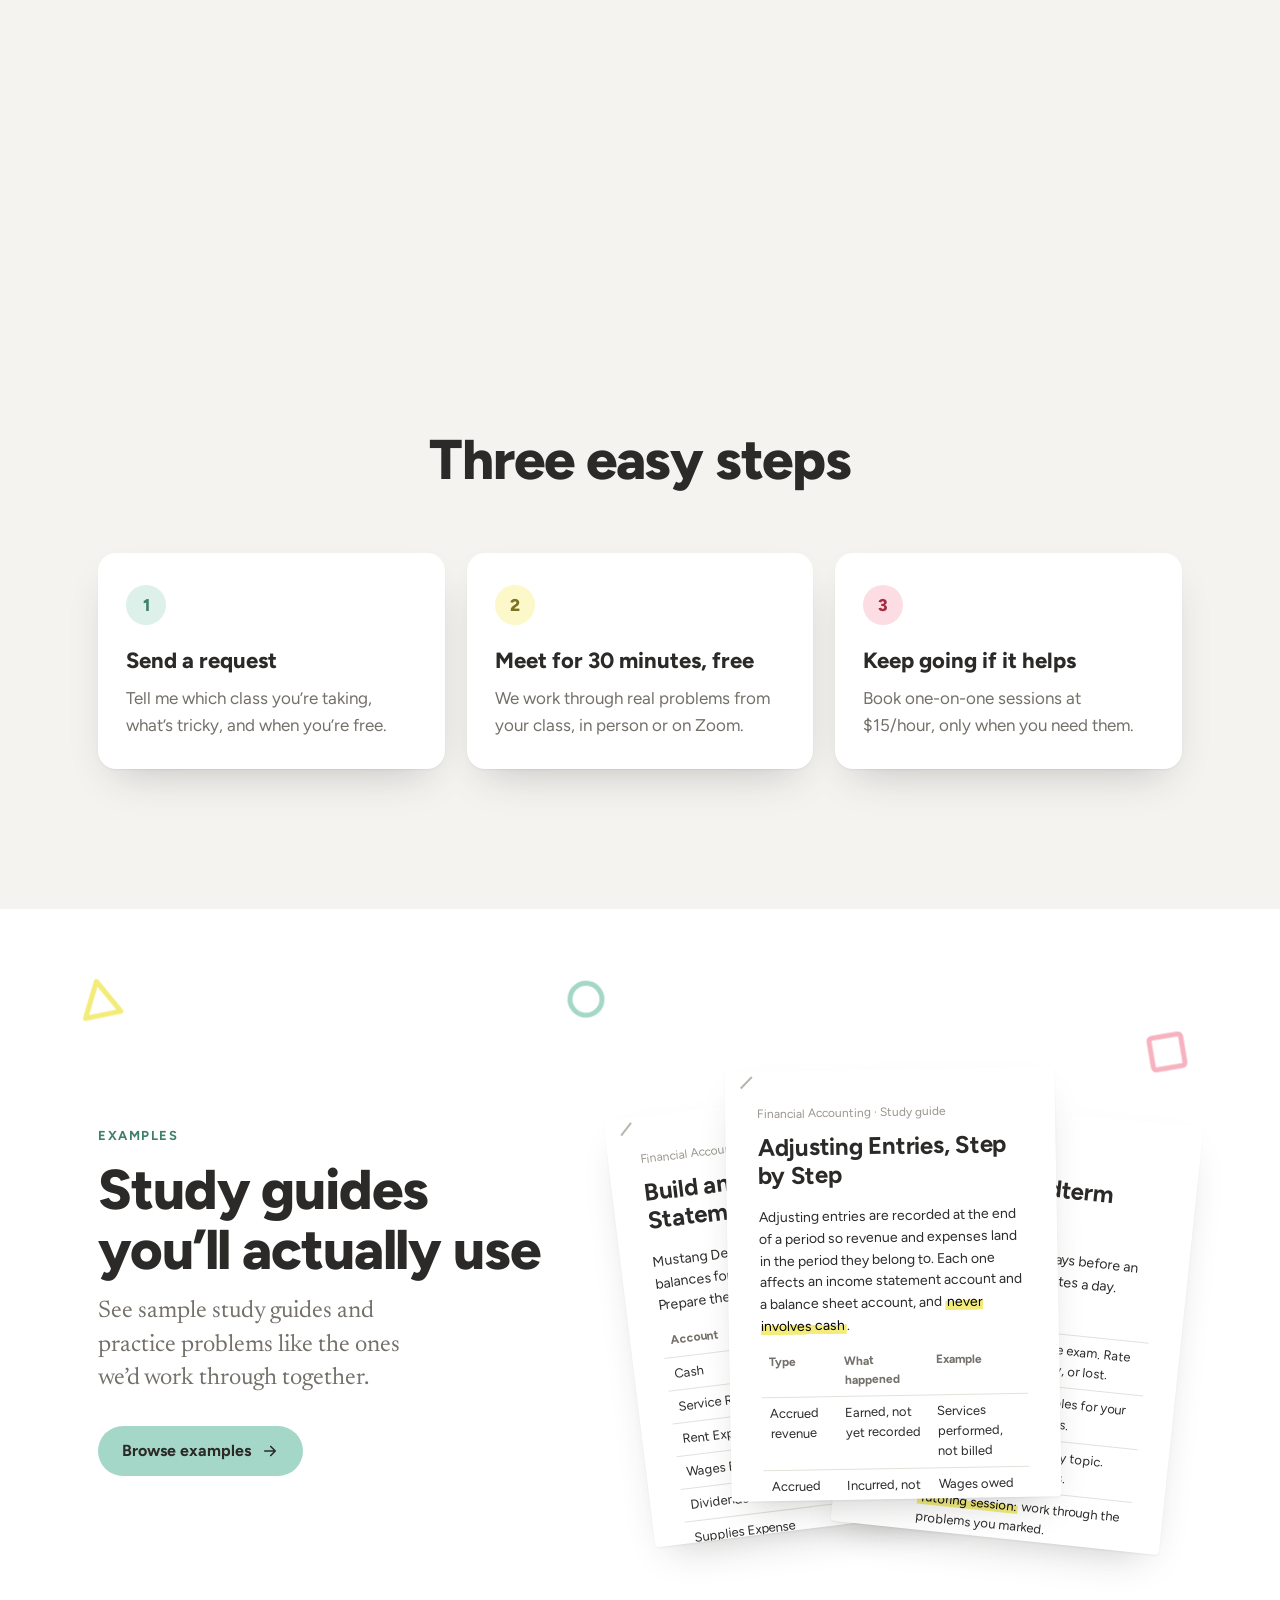
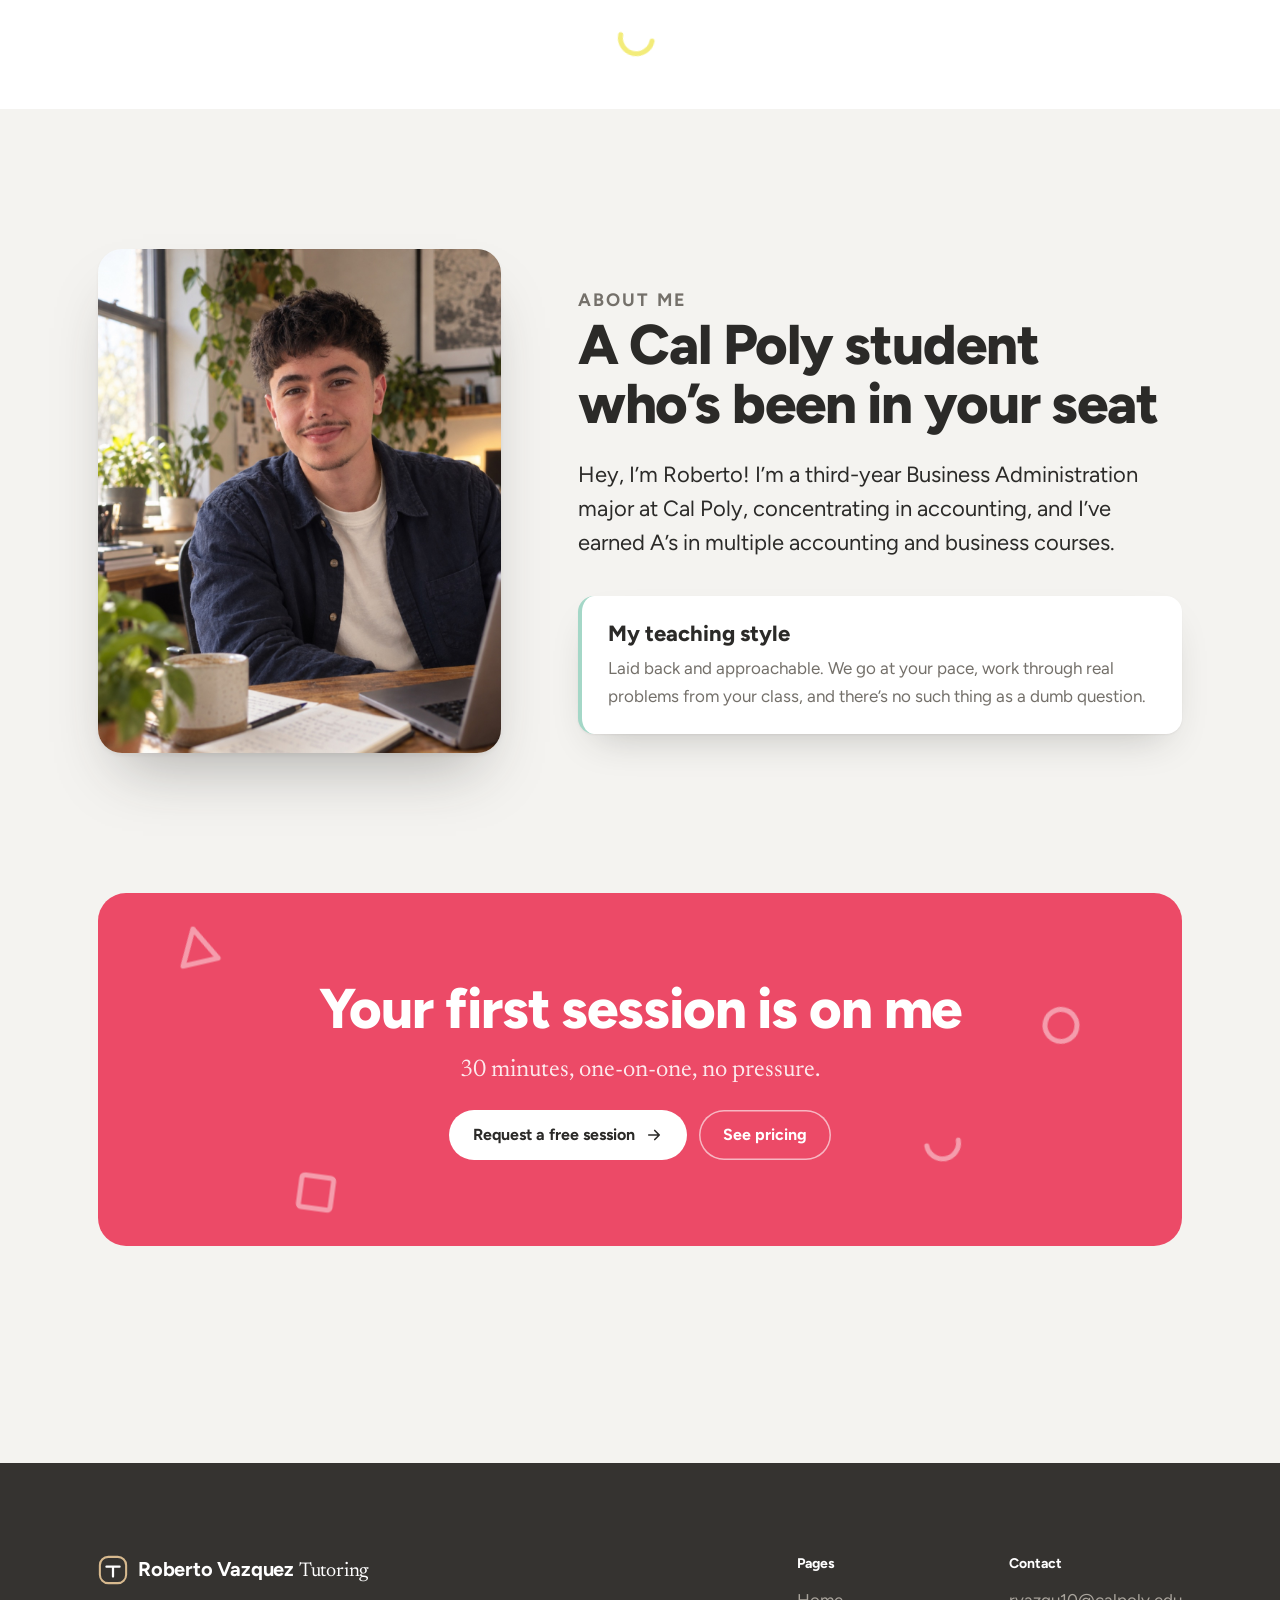
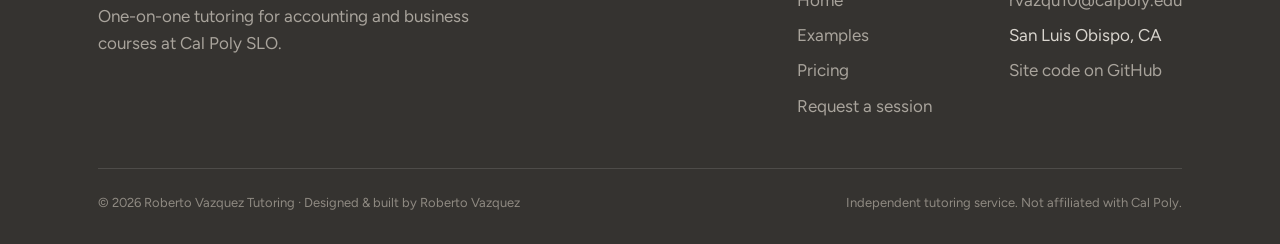
==== commit 2f4aee3c: "Fix phone layout and add custom cursor - Restore phone-size layout rules that were accidentally remo" ====
--- a/index.html
+++ b/index.html
@@ -8,18 +8,21 @@
   <meta name="theme-color" content="#F4F3F0">
   <link rel="icon" href="assets/favicon.svg" type="image/svg+xml">
   <link rel="apple-touch-icon" href="assets/hero-portrait-sm.jpg">
+  <link rel="canonical" href="https://robertovazqueztutoring.com/">
+  <meta property="og:url" content="https://robertovazqueztutoring.com/">
   <meta property="og:type" content="website">
   <meta property="og:title" content="Roberto Vazquez Tutoring · Accounting tutoring at Cal Poly SLO">
   <meta property="og:description" content="One-on-one tutoring for accounting and business courses at Cal Poly SLO. Your first 30-minute session is free, then $15/hour.">
-  <meta property="og:image" content="assets/hero-portrait.jpg">
+  <meta property="og:image" content="https://robertovazqueztutoring.com/assets/hero-portrait.jpg">
   <link rel="preconnect" href="https://fonts.googleapis.com">
   <link rel="preconnect" href="https://fonts.gstatic.com" crossorigin>
   <link href="https://fonts.googleapis.com/css2?family=Figtree:wght@400;500;600;700;800&family=IBM+Plex+Mono:wght@400;500&family=Newsreader:ital,opsz,wght@0,6..72,400;1,6..72,400&display=swap" rel="stylesheet">
-  <link rel="stylesheet" href="css/styles.css?v=8">
+  <link rel="stylesheet" href="css/styles.css?v=12">
   <script>try{if(sessionStorage.getItem("rv-seen")||matchMedia("(prefers-reduced-motion: reduce)").matches)document.documentElement.classList.add("no-loader")}catch(e){document.documentElement.classList.add("no-loader")}</script>
-  <script src="js/config.js?v=8"></script>
+  <script src="js/config.js?v=12"></script>
   <link rel="preload" as="image" href="assets/hero-portrait.jpg">
 </head><body>
+  <div class="cursor" aria-hidden="true"><span></span></div>
   <a class="skip" href="#main">Skip to content</a>
   <div class="loader" aria-hidden="true">
     <svg viewBox="0 0 300 80"><path class="l1" pathLength="1" d="M8 70 H292"/><path class="l2" pathLength="1" d="M136 70 C135 52, 138 30, 134 10"/></svg>
@@ -283,6 +286,6 @@
       </div>
     </div>
   </footer>
-  <script src="js/main.js?v=8"></script>
+  <script src="js/main.js?v=12"></script>
 </body>
 </html>
--- a/css/styles.css
+++ b/css/styles.css
@@ -88,6 +88,17 @@
 .loader.is-done { opacity: 0; visibility: hidden; }
 @keyframes draw { to { stroke-dashoffset: 0; } }
 html.no-loader .loader { display: none; }
+
+/* ---------- Custom cursor (mouse/trackpad only) ---------- */
+.cursor { display: none; }
+@media (pointer: fine) and (hover: hover) and (prefers-reduced-motion: no-preference) {
+  .cursor { display: block; position: fixed; left: 0; top: 0; z-index: 400; pointer-events: none; mix-blend-mode: difference; will-change: transform; }
+  .cursor span { display: block; width: 12px; height: 12px; margin: -6px 0 0 -6px; border-radius: 50%; background: #fff; transition: transform .35s var(--ease), opacity .25s; }
+  .cursor.is-hover span { transform: scale(3.6); }
+  .cursor.is-down span { transform: scale(.7); }
+  .cursor.is-hover.is-down span { transform: scale(3); }
+  .cursor.is-hidden span { opacity: 0; transform: scale(0); }
+}
 
 /* ---------- Nav ---------- */
 .nav { position: fixed; inset: 0 0 auto; z-index: 100; transition: background-color .35s, box-shadow .35s; }
@@ -246,8 +257,8 @@
 
 /* ---------- Examples page ---------- */
 .ex-grid { display: grid; grid-template-columns: repeat(3, minmax(0, 1fr)); gap: clamp(20px, 3vw, 34px); }
-.ex-card { border: 0; padding: 0; background: none; text-align: left; cursor: pointer; display: flex; flex-direction: column; gap: 16px; }
-.ex-thumb { position: relative; height: 360px; border-radius: 6px; overflow: hidden; transition: transform .5s var(--ease); }
+.ex-card { border: 0; padding: 0; background: none; text-align: left; cursor: pointer; display: flex; flex-direction: column; gap: 16px; min-width: 0; width: 100%; font: inherit; color: inherit; }
+.ex-thumb { position: relative; height: 360px; border-radius: 6px; overflow: hidden; transition: transform .5s var(--ease); max-width: 100%; }
 .ex-thumb .doc { height: 100%; overflow: hidden; transition: box-shadow .5s var(--ease); }
 .ex-thumb::after { content: ""; position: absolute; inset: auto 0 0; height: 90px; background: linear-gradient(transparent, #fff); pointer-events: none; }
 .ex-open { position: absolute; left: 50%; bottom: 18px; z-index: 2; transform: translate(-50%, 10px); opacity: 0; transition: opacity .35s, transform .45s var(--ease); background: var(--charcoal); color: #fff; font-size: 14px; font-weight: 700; padding: 9px 16px; border-radius: 999px; white-space: nowrap; }
@@ -434,7 +445,15 @@
 }
 @media (max-width: 640px) {
   body { font-size: 16px; }
-  
+  .ex-grid, .plans, .row2, .creds { grid-template-columns: minmax(0, 1fr); }
+  .calc { grid-template-columns: minmax(0, 1fr); }
+  .calc-out { text-align: left; }
+  .avatar { width: 108px; height: 108px; }
+  .progress-steps li { font-size: 0; }
+  .fan .doc { width: 76%; height: 380px; }
+  .footer-links { flex-direction: column; gap: 24px; }
+}
+
 @media (prefers-reduced-motion: reduce) {
   *, *::before, *::after { animation-duration: .01ms !important; animation-iteration-count: 1 !important; transition-duration: .01ms !important; transition-delay: 0s !important; scroll-behavior: auto !important; }
   .loader { display: none; }
